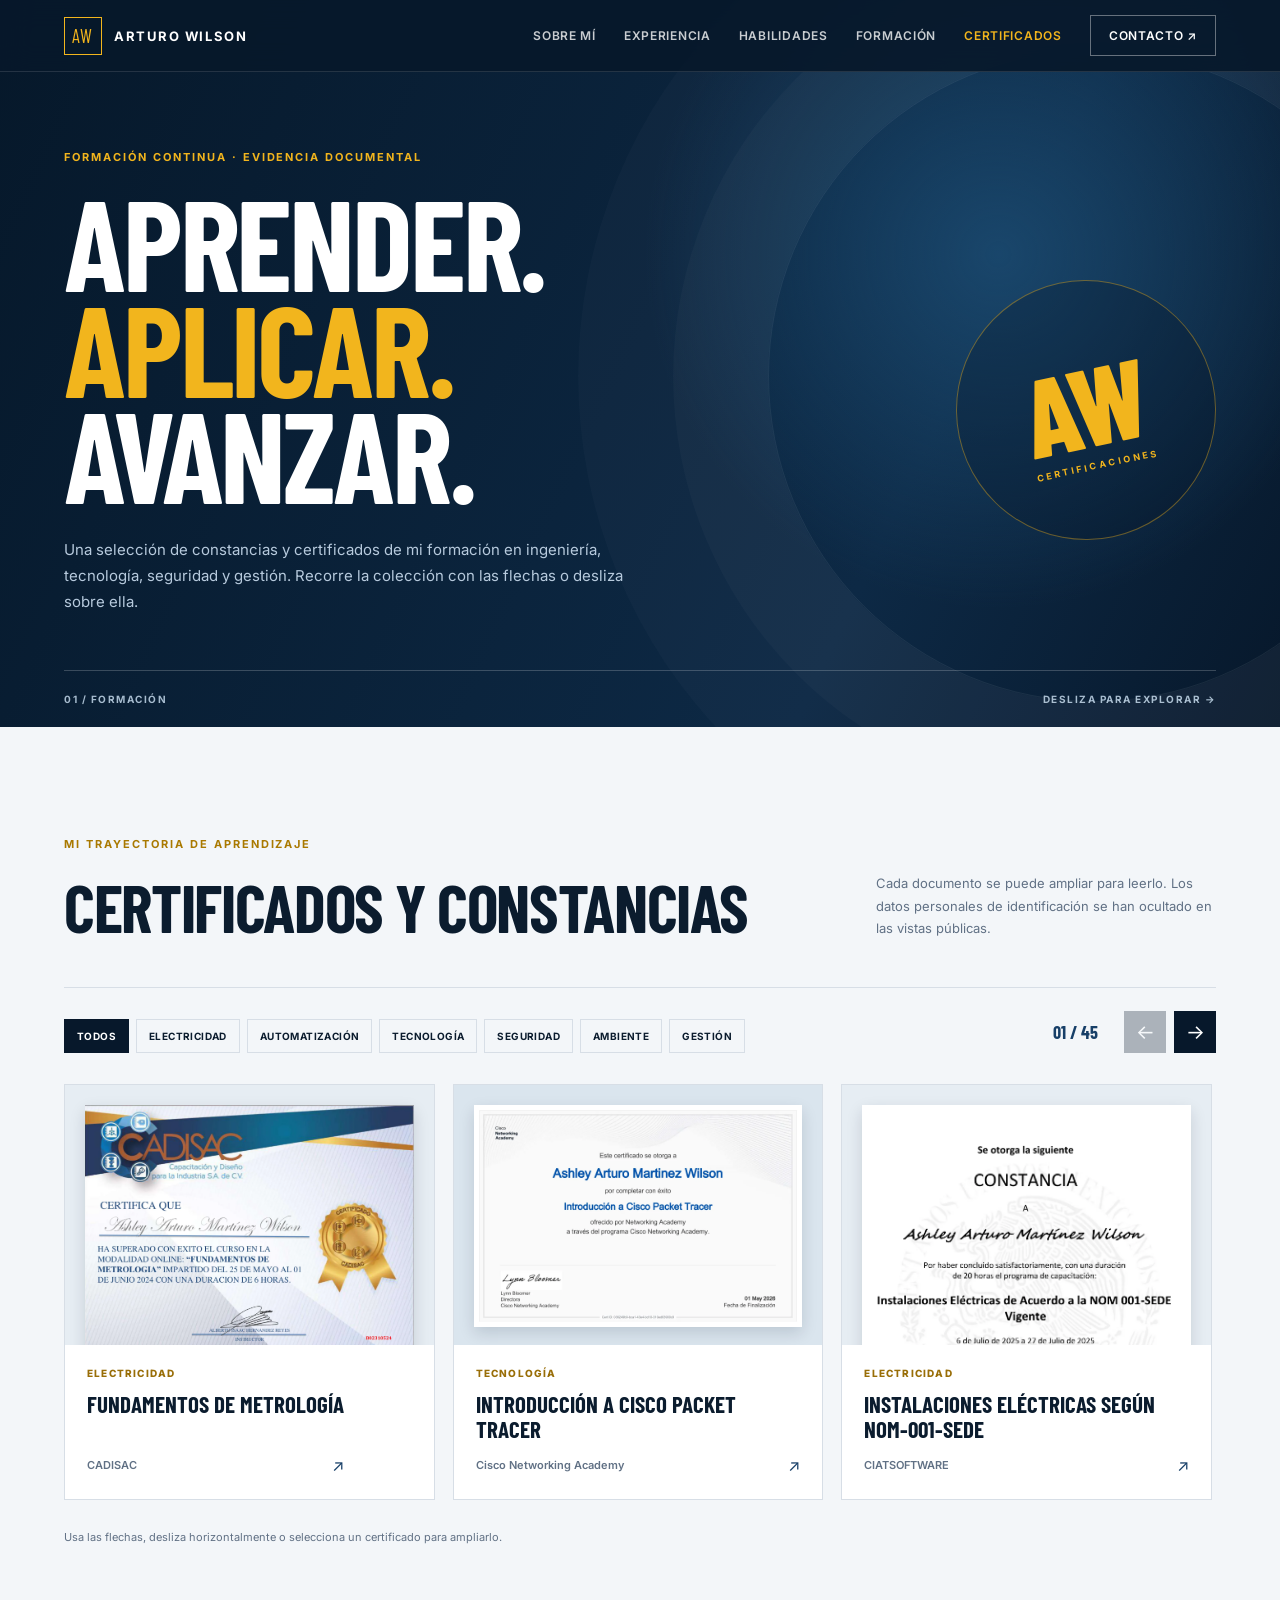
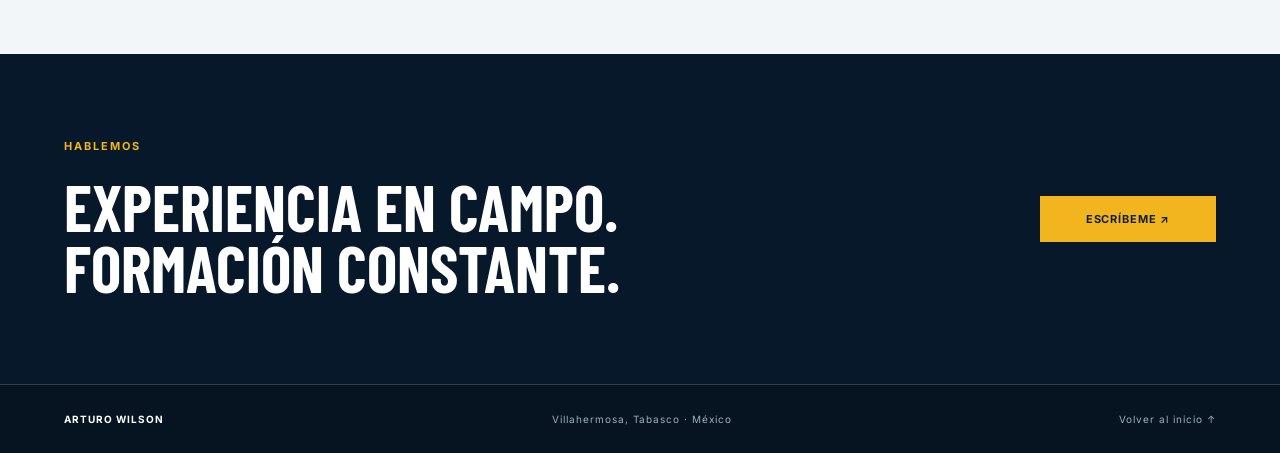
==== certificados.html @ f4e5bf33 "Pagina nueva: certificados" ====
<!DOCTYPE html>
<html lang="es">
<head>
  <meta charset="UTF-8">
  <meta name="viewport" content="width=device-width, initial-scale=1.0">
  <meta name="description" content="Certificados de Ashley Arturo Martínez Wilson en electricidad, automatización, tecnología, seguridad industrial y gestión.">
  <title>Certificados | Arturo Wilson</title>
  <link rel="stylesheet" href="styles.css">
  <link rel="stylesheet" href="certificados.css">
</head>
<body class="certificates-page">
  <header class="site-header">
    <a class="brand" href="index.html#inicio"><span>AW</span><strong>ARTURO WILSON</strong></a>
    <button class="menu-button" type="button" aria-expanded="false" aria-label="Abrir menú" aria-controls="site-nav"><i></i><i></i><i></i></button>
    <nav id="site-nav">
      <a href="index.html#sobre-mi">Sobre mí</a><a href="index.html#experiencia">Experiencia</a>
      <a href="index.html#habilidades">Habilidades</a><a href="index.html#formacion">Formación</a>
      <a href="certificados.html" aria-current="page">Certificados</a>
      <a class="nav-cta" href="index.html#contacto">Contacto ↗</a>
    </nav>
  </header>

  <main>
    <section class="cert-hero">
      <div class="cert-hero-inner">
        <div>
          <p class="eyebrow">FORMACIÓN CONTINUA · EVIDENCIA DOCUMENTAL</p>
          <h1>Aprender.<br><span>Aplicar.</span><br>Avanzar.</h1>
          <p>Una selección de constancias y certificados de mi formación en ingeniería, tecnología, seguridad y gestión. Recorre la colección con las flechas o desliza sobre ella.</p>
        </div>
        <div class="cert-hero-mark" aria-hidden="true"><span>AW</span><small>CERTIFICACIONES</small></div>
      </div>
      <div class="cert-hero-foot"><span>01 / FORMACIÓN</span><span>DESLIZA PARA EXPLORAR →</span></div>
    </section>

    <section class="cert-gallery section" aria-labelledby="gallery-title">
      <div class="cert-intro">
        <div><p class="eyebrow dark">MI TRAYECTORIA DE APRENDIZAJE</p><h2 id="gallery-title">Certificados y constancias</h2></div>
        <p>Cada documento se puede ampliar para leerlo. Los datos personales de identificación se han ocultado en las vistas públicas.</p>
      </div>

      <div class="cert-toolbar">
        <div class="cert-filters" role="group" aria-label="Filtrar certificados">
          <button type="button" class="active" data-filter="todos" aria-pressed="true">Todos</button>
          <button type="button" data-filter="electricidad" aria-pressed="false">Electricidad</button>
          <button type="button" data-filter="automatizacion" aria-pressed="false">Automatización</button>
          <button type="button" data-filter="tecnologia" aria-pressed="false">Tecnología</button>
          <button type="button" data-filter="seguridad" aria-pressed="false">Seguridad</button>
          <button type="button" data-filter="ambiente" aria-pressed="false">Ambiente</button>
          <button type="button" data-filter="gestion" aria-pressed="false">Gestión</button>
        </div>
        <div class="cert-controls">
          <span class="cert-count" aria-live="polite">01 / 45</span>
          <button class="cert-arrow" type="button" data-direction="prev" aria-label="Certificado anterior">←</button>
          <button class="cert-arrow" type="button" data-direction="next" aria-label="Certificado siguiente">→</button>
        </div>
      </div>

      <div class="cert-track" id="cert-track" tabindex="0" role="region" aria-roledescription="carrusel" aria-label="Certificados y constancias"></div>
      <p class="cert-hint">Usa las flechas, desliza horizontalmente o selecciona un certificado para ampliarlo.</p>
      <noscript><p>Activa JavaScript para explorar los certificados.</p></noscript>
    </section>

    <section class="cert-contact">
      <div><p class="eyebrow">HABLEMOS</p><h2>Experiencia en campo.<br>Formación constante.</h2></div>
      <a class="button primary" href="mailto:ing.meca.arthur@outlook.com">Escríbeme ↗</a>
    </section>
  </main>

  <footer class="cert-footer"><strong>ARTURO WILSON</strong><span>Villahermosa, Tabasco · México</span><a href="index.html">Volver al inicio ↑</a></footer>

  <dialog class="cert-dialog" aria-label="Vista ampliada del certificado">
    <div class="cert-dialog-head"><span class="cert-dialog-category"></span><button type="button" class="cert-dialog-close" aria-label="Cerrar certificado">Cerrar ×</button></div>
    <div class="cert-dialog-view"><button type="button" class="cert-dialog-arrow" data-modal-direction="prev" aria-label="Certificado anterior">←</button><img alt=""><button type="button" class="cert-dialog-arrow" data-modal-direction="next" aria-label="Certificado siguiente">→</button></div>
    <div class="cert-dialog-caption"><div><strong></strong><span></span></div><small></small></div>
  </dialog>
  <script src="certificados.js" defer></script>
</body>
</html>
---- styles.css ----
@import url('https://fonts.googleapis.com/css2?family=Barlow+Condensed:wght@600;700;800&family=Inter:wght@400;500;600;700&display=swap');
@import "tailwindcss";

:root{--navy:#07182b;--navy2:#0d2742;--blue:#173f68;--yellow:#f2b51d;--paper:#f3f6f9;--ink:#0b1c2e;--muted:#617185;--line:#d7dee6}
*{box-sizing:border-box}html{scroll-behavior:smooth}body{margin:0;background:var(--paper);color:var(--ink);font-family:Inter,Arial,sans-serif}a{color:inherit;text-decoration:none}button{font:inherit}.site-header{height:72px;position:fixed;z-index:20;top:0;left:0;right:0;display:flex;align-items:center;justify-content:space-between;padding:0 5vw;background:rgba(7,24,43,.92);color:white;border-bottom:1px solid rgba(255,255,255,.12);backdrop-filter:blur(14px)}.brand{display:flex;align-items:center;gap:12px;font-size:13px;letter-spacing:.12em}.brand span{width:38px;height:38px;display:grid;place-items:center;border:1px solid var(--yellow);color:var(--yellow);font-family:"Barlow Condensed";font-size:19px}.site-header nav{display:flex;align-items:center;gap:28px;font-size:12px;font-weight:600;letter-spacing:.06em;text-transform:uppercase}.site-header nav a{opacity:.78}.site-header nav a:hover{opacity:1;color:var(--yellow)}.site-header .nav-cta{padding:12px 18px;border:1px solid rgba(255,255,255,.38);opacity:1}.menu-button{display:none;background:none;border:0;width:42px;padding:8px}.menu-button i{display:block;height:2px;background:white;margin:6px 0}
.hero{height:min(850px,100vh);min-height:700px;position:relative;display:flex;align-items:center;background:url("assets/image1.jpeg") center/cover no-repeat;color:white; background-attachment: fixed;}.hero-overlay{position:absolute;inset:0;background:linear-gradient(90deg,rgba(5,19,34,.98) 0%,rgba(5,19,34,.89) 42%,rgba(5,19,34,.3) 100%)}.hero-content{position:relative;z-index:1;width:min(1200px,90vw);margin:auto;padding-top:40px}.eyebrow{margin:0 0 24px;color:var(--yellow);font-size:11px;font-weight:700;letter-spacing:.18em}.eyebrow.dark{color:#a97900}.hero h1,.section h2,.project-copy h2,.contact h2{font-family:"Barlow Condensed",Arial,sans-serif;text-transform:uppercase;line-height:.91;margin:0}.hero h1{max-width:950px;font-size:clamp(60px,8.3vw,124px);letter-spacing:-.02em}.hero h1 span{color:transparent;-webkit-text-stroke:1px rgba(255,255,255,.7)}.hero-copy{max-width:720px;margin:28px 0 36px;color:#d5e0eb;font-size:16px;line-height:1.7}.hero-actions{display:flex;gap:14px}.button{display:inline-flex;align-items:center;justify-content:center;gap:36px;min-width:176px;padding:16px 20px;text-transform:uppercase;font-size:11px;font-weight:700;letter-spacing:.08em}.button.primary{background:var(--yellow);color:#102032}.button.primary:hover{background:#ffc52b}.button.ghost{border:1px solid rgba(255,255,255,.55)}.button.ghost:hover{background:white;color:var(--navy)}.hero-contact{position:absolute;bottom:0;left:5vw;right:5vw;display:flex;gap:50px;padding:22px 0;border-top:1px solid rgba(255,255,255,.24);font-size:10px;letter-spacing:.13em}
.section{width:min(1200px,90vw);margin:auto;padding:110px 0}.section h2,.project-copy h2,.contact h2{font-size:clamp(44px,5.2vw,76px);letter-spacing:-.02em}.about{display:grid;grid-template-columns:1fr 1fr;gap:8vw}.about-copy>p{font-size:17px;line-height:1.8;color:#526274;margin:0 0 18px}.stats{display:grid;grid-template-columns:repeat(3,1fr);margin-top:48px;border-top:1px solid var(--line);border-bottom:1px solid var(--line)}.stats div{padding:24px 18px 24px 0;border-right:1px solid var(--line)}.stats div:last-child{border:0;padding-left:18px}.stats strong{display:block;font-family:"Barlow Condensed";font-size:38px;color:var(--blue)}.stats span{font-size:11px;color:var(--muted);line-height:1.4}
.project-feature{display:grid;grid-template-columns:1.25fr 1fr;min-height:620px;background:var(--navy);color:white}.project-image{background:url("assets/image3.jpg") center/cover no-repeat}.project-copy{padding:90px 7vw;display:flex;flex-direction:column;justify-content:center}.project-copy p:not(.eyebrow){color:#b8c7d6;line-height:1.8;margin:30px 0}.project-copy ul{list-style:none;padding:0;margin:0}.project-copy li{padding:15px 0;border-top:1px solid rgba(255,255,255,.16);font-size:13px}.project-copy li:before{content:"↗";color:var(--yellow);margin-right:14px}
.section-heading{display:flex;align-items:end;justify-content:space-between;gap:30px;margin-bottom:55px}.filters{display:flex;gap:8px;flex-wrap:wrap;justify-content:flex-end}.filters button{border:1px solid var(--line);background:transparent;padding:10px 13px;text-transform:uppercase;font-size:9px;font-weight:700;letter-spacing:.06em;cursor:pointer}.filters button.active,.filters button:hover{background:var(--navy);color:white;border-color:var(--navy)}.timeline{border-top:2px solid var(--navy)}.job{display:grid;grid-template-columns:180px 1fr 1.2fr;gap:36px;padding:36px 0;border-bottom:1px solid var(--line)}.job time{font-size:10px;font-weight:700;color:#8a6707;letter-spacing:.08em}.job h3{margin:0 0 8px;font-family:"Barlow Condensed";font-size:25px;text-transform:uppercase}.job h4{margin:0;color:#5d6b79;font-size:11px}.job p{margin:0 0 16px;color:#5c6a79;font-size:13px;line-height:1.7}.tags{display:flex;flex-wrap:wrap;gap:7px}.tags span{padding:6px 9px;background:#e4ebf2;color:#2f4c6a;font-size:9px;font-weight:700}
.skills{background:var(--navy);color:white}.skills-inner{padding-bottom:80px}.skill-grid{display:grid;grid-template-columns:repeat(3,1fr);border-top:1px solid rgba(255,255,255,.22)}.skill-grid article{padding:38px 40px 38px 0;border-right:1px solid rgba(255,255,255,.15)}.skill-grid article+article{padding-left:40px}.skill-grid article:last-child{border-right:0}.skill-number{color:var(--yellow);font-family:"Barlow Condensed";font-size:14px}.skill-grid h3{font-family:"Barlow Condensed";text-transform:uppercase;font-size:26px;min-height:62px}.skill-grid ul{padding:0;list-style:none;color:#b8c7d6;font-size:12px;line-height:2}.skill-grid li:before{content:"—";color:var(--yellow);margin-right:9px}.standards{display:flex;gap:10px;align-items:center;margin-top:44px;padding-top:26px;border-top:1px solid rgba(255,255,255,.15)}.standards span{margin-right:auto;color:#8397aa;font-size:10px;letter-spacing:.15em}.standards b{border:1px solid #38506a;padding:9px 12px;font-size:9px}
.learning-grid{display:grid;grid-template-columns:1.1fr .9fr;gap:8vw}.course{display:flex;gap:18px;padding:24px 0;border-top:1px solid var(--line)}.course:last-child{border-bottom:1px solid var(--line)}.course i{width:4px;background:var(--yellow)}.course h3{font-family:"Barlow Condensed";text-transform:uppercase;font-size:21px;margin:0 0 6px}.course p{margin:0;color:#738194;font-size:9px;font-weight:700}.learning-side{background:white;padding:38px}.learning-side h3{font-family:"Barlow Condensed";text-transform:uppercase;font-size:22px;margin:0 0 24px}.learning-side h3:nth-of-type(2){margin-top:44px}.language{margin-bottom:20px}.language span{display:flex;justify-content:space-between;font-size:12px}.language span b{color:#718095;font-size:10px}.language>i{height:5px;background:#dfe7ee;display:block;margin-top:10px}.language em{height:100%;display:block;background:var(--blue)}.tags.large span{padding:8px 11px}
.contact{position:relative;background:var(--navy);color:white;overflow:hidden}.contact-bg{ position:absolute;inset:0;background:linear-gradient(90deg,rgba(5,19,34,.97),rgba(5,19,34,.83)),url("assets/image1.jpeg") center/cover no-repeat; background-attachment: fixed;}.contact-inner{position:relative;width:min(1200px,90vw);margin:auto;padding:120px 0 140px}.contact-inner>p:not(.eyebrow){max-width:520px;color:#b8c7d6;line-height:1.8;margin:28px 0 34px}.contact-actions{display:flex;align-items:center;gap:28px}.phone{font-family:"Barlow Condensed";font-size:23px;border-bottom:1px solid var(--yellow)}footer{position:relative;width:min(1200px,90vw);margin:auto;padding:26px 0;border-top:1px solid rgba(255,255,255,.18);display:flex;justify-content:space-between;align-items:center;font-size:10px;letter-spacing:.1em;color:#9cafbf}footer strong{color:white}footer a:hover{color:var(--yellow)}
.reveal{opacity:0;transform:translateY(22px);transition:opacity .7s ease,transform .7s ease}.reveal.visible{opacity:1;transform:none}
@media(max-width:850px){.site-header{height:64px}.menu-button{display:block}.site-header nav{display:none;position:absolute;top:64px;left:0;right:0;background:var(--navy);padding:26px 5vw;flex-direction:column;align-items:flex-start}.site-header nav.open{display:flex}.hero{min-height:720px}.hero-contact{gap:14px;flex-wrap:wrap}.about,.project-feature,.learning-grid{grid-template-columns:1fr}.project-image{height:360px}.project-copy{padding:70px 7vw}.job{grid-template-columns:110px 1fr}.job>div:last-child{grid-column:2}.skill-grid{grid-template-columns:1fr}.skill-grid article,.skill-grid article+article{padding:28px 0;border-right:0;border-bottom:1px solid rgba(255,255,255,.15)}}
@media(max-width:560px){.hero h1{font-size:52px}.hero-copy{font-size:14px}.hero-actions{flex-direction:column;align-items:flex-start}.hero-contact span:last-child{display:none}.section{padding:78px 0}.about{gap:40px}.stats{grid-template-columns:1fr}.stats div,.stats div:last-child{padding:18px 0;border-right:0;border-bottom:1px solid var(--line)}.project-image{height:260px}.section-heading{align-items:flex-start;flex-direction:column}.filters{justify-content:flex-start}.job{grid-template-columns:1fr;gap:12px}.job>div:last-child{grid-column:auto}.skill-grid h3{min-height:0}.standards{align-items:flex-start;flex-wrap:wrap}.standards span{width:100%;margin-bottom:10px}.learning-side{padding:28px}.contact-actions{align-items:flex-start;flex-direction:column}footer{align-items:flex-start;gap:16px;flex-direction:column}}
.certificates-link{display:inline-flex;gap:20px;align-items:center;margin-top:38px;padding:16px 20px;background:var(--navy);color:#fff;font-size:11px;font-weight:700;text-transform:uppercase;letter-spacing:.08em}
.certificates-link:hover{background:var(--blue)}
.certificates-link span{color:var(--yellow);font-size:18px}
---- certificados.css ----
.certificates-page{overflow-x:hidden}
.certificates-page .site-header nav a[aria-current="page"]{color:var(--yellow);opacity:1}
.cert-hero{padding:150px 5vw 0;background:radial-gradient(circle at 78% 35%,#19466b 0%,transparent 32%),linear-gradient(115deg,#06182a,#0d2945 70%,#07182b);color:#fff;min-height:620px;display:flex;flex-direction:column;justify-content:space-between;position:relative;overflow:hidden}
.cert-hero:before{content:"";position:absolute;width:650px;height:650px;border:1px solid rgba(255,255,255,.07);border-radius:50%;right:-140px;top:50px;box-shadow:0 0 0 95px rgba(255,255,255,.025),0 0 0 190px rgba(255,255,255,.018);pointer-events:none}
.cert-hero-inner{width:min(1200px,100%);margin:0 auto;display:flex;justify-content:space-between;align-items:center;gap:30px;position:relative}
.cert-hero h1{font-family:"Barlow Condensed",Arial,sans-serif;text-transform:uppercase;font-size:clamp(74px,10vw,150px);line-height:.83;letter-spacing:-.025em;margin:0 0 30px}
.cert-hero h1 span{color:var(--yellow)}
.cert-hero-inner p:last-child{max-width:600px;font-size:15px;color:#b7cadd;line-height:1.75;margin:0 0 55px}
.cert-hero-mark{width:260px;height:260px;flex:none;border:1px solid rgba(242,181,29,.4);border-radius:50%;display:flex;flex-direction:column;justify-content:center;align-items:center;gap:2px;transform:rotate(-12deg);color:var(--yellow);background:rgba(5,19,34,.25)}
.cert-hero-mark span{font-family:"Barlow Condensed";font-size:110px;font-weight:800;line-height:1}
.cert-hero-mark small{font-size:9px;letter-spacing:.3em;font-weight:700}
.cert-hero-foot{width:min(1200px,100%);margin:0 auto;display:flex;justify-content:space-between;gap:20px;border-top:1px solid rgba(255,255,255,.2);padding:22px 0;font-size:10px;font-weight:700;letter-spacing:.15em;color:#a7bccf}
.cert-gallery{max-width:1200px}
.cert-intro{display:flex;justify-content:space-between;align-items:end;gap:40px;margin-bottom:48px}
.cert-intro h2,.cert-contact h2{font-family:"Barlow Condensed",Arial,sans-serif;font-size:clamp(42px,5.2vw,76px);line-height:.95;text-transform:uppercase;margin:0}
.cert-intro>p{max-width:340px;margin:0;color:#617185;font-size:13px;line-height:1.7}
.cert-toolbar{display:flex;justify-content:space-between;align-items:end;gap:25px;border-top:1px solid var(--line);padding-top:23px;margin-bottom:27px}
.cert-filters{display:flex;flex-wrap:wrap;gap:7px}
.cert-filters button{background:transparent;border:1px solid var(--line);padding:10px 12px;cursor:pointer;font-size:10px;font-weight:700;text-transform:uppercase;letter-spacing:.04em;color:var(--ink)}
.cert-filters button:hover,.cert-filters button.active{background:var(--navy);border-color:var(--navy);color:#fff}
.cert-filters button:focus-visible,.cert-arrow:focus-visible,.cert-card:focus-visible,.cert-dialog button:focus-visible,.cert-track:focus-visible{outline:3px solid var(--yellow);outline-offset:3px}
.cert-controls{display:flex;align-items:center;gap:8px;flex:none}
.cert-count{min-width:82px;text-align:center;font-family:"Barlow Condensed";font-size:18px;font-weight:700;color:var(--blue)}
.cert-arrow{width:42px;height:42px;border:1px solid var(--navy);background:var(--navy);color:white;cursor:pointer;font-size:20px}
.cert-arrow:hover:not(:disabled){background:var(--yellow);color:var(--navy);border-color:var(--yellow)}
.cert-arrow:disabled{opacity:.3;cursor:not-allowed}
.cert-track{--gap:18px;display:flex;gap:var(--gap);overflow-x:auto;overscroll-behavior-inline:contain;scroll-snap-type:x mandatory;scrollbar-width:none;padding:4px 2px 14px;-webkit-overflow-scrolling:touch}
.cert-track::-webkit-scrollbar{display:none}
.cert-card{flex:0 0 calc((100% - var(--gap)*2)/3);min-width:0;padding:0;border:1px solid var(--line);background:white;color:var(--ink);text-align:left;cursor:pointer;scroll-snap-align:start;display:flex;flex-direction:column;transition:border-color .2s,transform .2s,box-shadow .2s}
.cert-card[hidden]{display:none}
.cert-card:hover{border-color:var(--yellow);transform:translateY(-3px);box-shadow:0 10px 28px rgba(7,24,43,.09)}
.cert-card-image{height:260px;padding:20px;display:grid;place-items:center;background:#e6edf3;overflow:hidden}
.cert-card:nth-child(even) .cert-card-image{background:#dae5ee}
.cert-card-image img{width:100%;height:100%;object-fit:contain;box-shadow:0 6px 15px rgba(7,24,43,.14)}
.cert-card-copy{padding:22px 22px 24px;display:flex;flex-direction:column;flex:1}
.cert-card-copy small{color:#996e08;font-size:10px;letter-spacing:.12em;font-weight:800;text-transform:uppercase}
.cert-card-copy strong{font-family:"Barlow Condensed";font-size:23px;line-height:1.1;text-transform:uppercase;margin:13px 0;min-height:50px}
.cert-card-copy span{display:flex;justify-content:space-between;gap:10px;align-items:center;margin-top:auto;color:#617185;font-size:11px}
.cert-card-copy b{font-weight:600}
.cert-card-copy em{font-style:normal;color:var(--blue);font-size:16px}
.cert-hint{font-size:11px;color:#617185;margin:16px 0 0}
.cert-contact{background:var(--navy);color:white;display:flex;align-items:center;justify-content:space-between;gap:30px;padding:85px max(5vw,calc((100vw - 1200px)/2))}
.cert-contact h2{font-size:clamp(42px,5vw,68px)}
.cert-footer{width:100%;padding:28px max(5vw,calc((100vw - 1200px)/2));margin:0;background:#061422}
.cert-dialog{border:0;padding:0;width:min(1200px,96vw);max-width:none;max-height:96vh;background:#07182b;color:white;box-shadow:0 30px 90px rgba(0,0,0,.45)}
.cert-dialog::backdrop{background:rgba(0,8,20,.87)}
.cert-dialog-head,.cert-dialog-caption{display:flex;align-items:center;justify-content:space-between;gap:16px;padding:14px 20px}
.cert-dialog-head{border-bottom:1px solid #36506b;color:var(--yellow);font-size:10px;font-weight:800;letter-spacing:.13em;text-transform:uppercase}
.cert-dialog button{cursor:pointer;color:white;background:transparent;border:1px solid #57708b}
.cert-dialog-close{padding:8px 12px;font-size:12px}
.cert-dialog-view{display:grid;grid-template-columns:52px minmax(0,1fr) 52px;align-items:center;gap:10px;padding:12px 18px}
.cert-dialog-view img{display:block;max-width:100%;max-height:calc(96vh - 160px);margin:auto;object-fit:contain}
.cert-dialog-arrow{width:48px;height:48px;font-size:22px}
.cert-dialog button:hover{background:var(--yellow);color:var(--navy);border-color:var(--yellow)}
.cert-dialog-caption{border-top:1px solid #36506b;font-size:13px}
.cert-dialog-caption div{display:flex;flex-direction:column;gap:3px}.cert-dialog-caption span,.cert-dialog-caption small{font-size:11px;color:#a8bed3}
@media(max-width:950px){.cert-card{flex-basis:calc((100% - var(--gap))/2)}.cert-hero-mark{width:195px;height:195px}.cert-hero-mark span{font-size:80px}.cert-toolbar{align-items:flex-start;flex-direction:column}.cert-controls{align-self:flex-end}}
@media(max-width:600px){.cert-hero{min-height:570px;padding-top:135px}.cert-hero-mark{display:none}.cert-hero h1{font-size:clamp(66px,18vw,105px)}.cert-hero-inner p:last-child{font-size:14px}.cert-hero-foot{font-size:9px}.cert-intro{align-items:flex-start;flex-direction:column;gap:16px}.cert-card{flex-basis:86%}.cert-card-image{height:255px}.cert-gallery{padding:75px 0}.cert-contact{padding:68px 5vw;align-items:flex-start;flex-direction:column}.cert-dialog{width:100vw;max-height:100vh;height:100vh}.cert-dialog-view{grid-template-columns:38px minmax(0,1fr) 38px;gap:2px;padding:12px 5px;height:calc(100vh - 132px)}.cert-dialog-arrow{width:36px;height:44px}.cert-dialog-view img{max-height:100%;}.cert-dialog-caption{align-items:flex-start}.cert-dialog-caption small{flex:none}}
@media(prefers-reduced-motion:reduce){.cert-card{transition:none}}
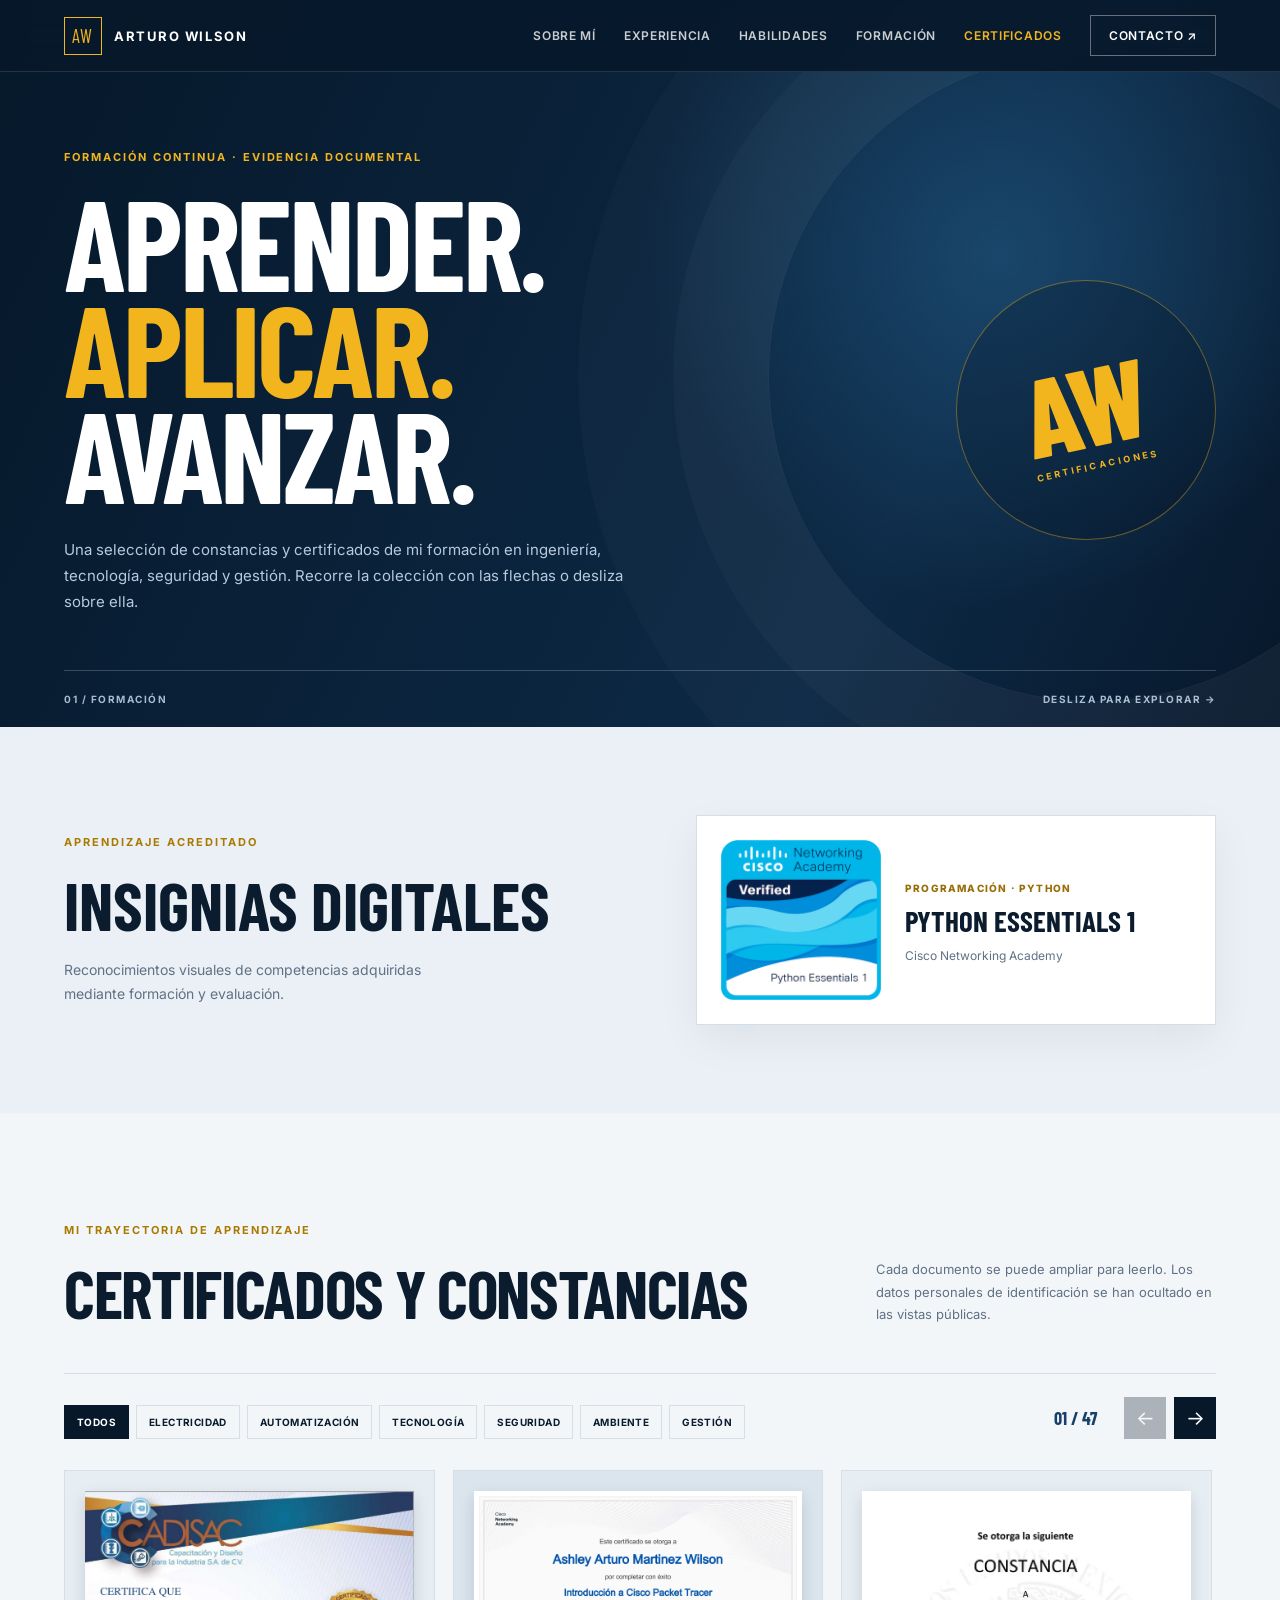
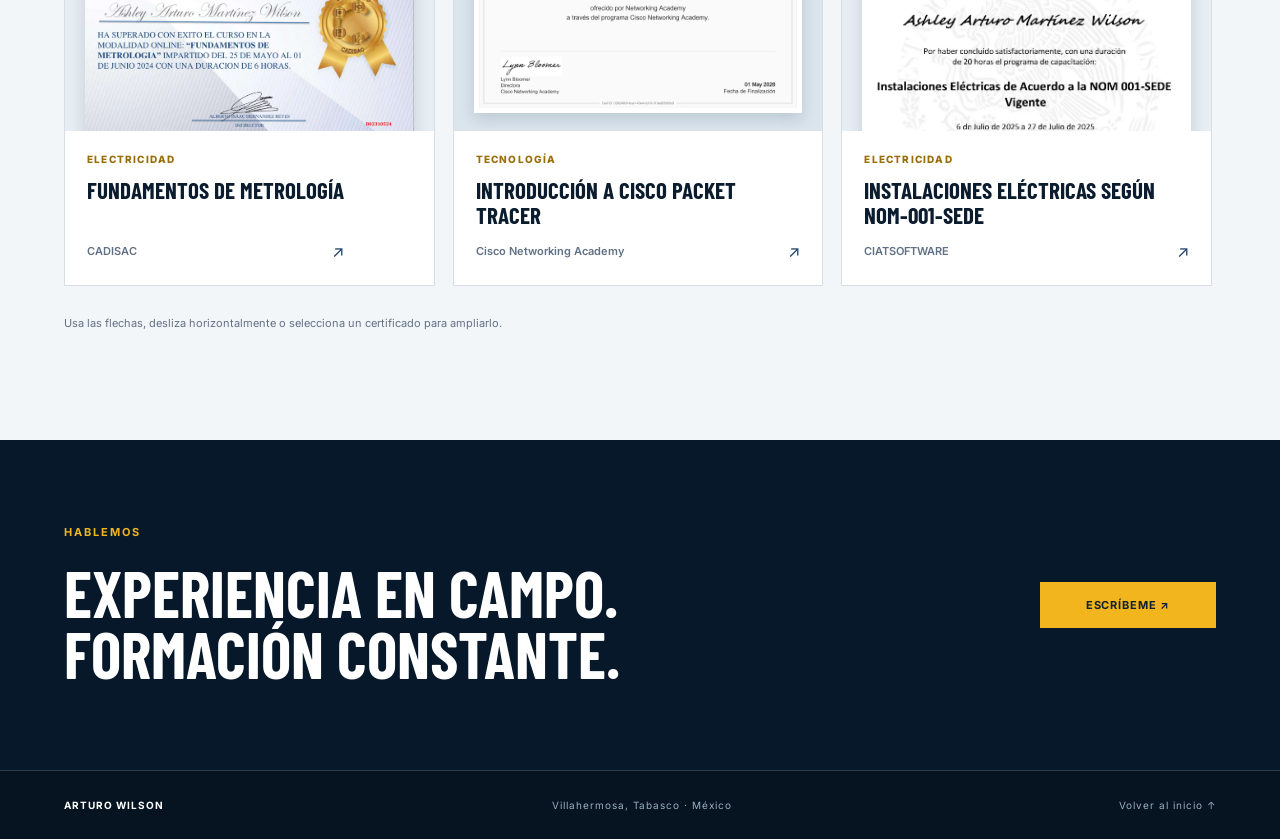
==== commit cfa0d64e: "Agregando un nuevo apartado a página de certificaciones" ====
--- a/certificados.html
+++ b/certificados.html
@@ -31,6 +31,26 @@
         <div class="cert-hero-mark" aria-hidden="true"><span>AW</span><small>CERTIFICACIONES</small></div>
       </div>
       <div class="cert-hero-foot"><span>01 / FORMACIÓN</span><span>DESLIZA PARA EXPLORAR →</span></div>
+    </section>
+
+    <section class="badge-section" id="insignias" aria-labelledby="badges-title">
+      <div class="badge-section-inner">
+        <div class="badge-intro">
+          <p class="eyebrow dark">APRENDIZAJE ACREDITADO</p>
+          <h2 id="badges-title">Insignias digitales</h2>
+          <p>Reconocimientos visuales de competencias adquiridas mediante formación y evaluación.</p>
+        </div>
+        <div class="badge-grid">
+          <article class="badge-card">
+            <img src="assets/badges/python-essentials-1.png" alt="Insignia verificada Python Essentials 1 de Cisco Networking Academy" width="330" height="330" loading="lazy">
+            <div class="badge-card-copy">
+              <small>PROGRAMACIÓN · PYTHON</small>
+              <h3>Python Essentials 1</h3>
+              <p>Cisco Networking Academy</p>
+            </div>
+          </article>
+        </div>
+      </div>
     </section>
 
     <section class="cert-gallery section" aria-labelledby="gallery-title">
--- a/styles.css
+++ b/styles.css
@@ -16,3 +16,6 @@
 .certificates-link{display:inline-flex;gap:20px;align-items:center;margin-top:38px;padding:16px 20px;background:var(--navy);color:#fff;font-size:11px;font-weight:700;text-transform:uppercase;letter-spacing:.08em}
 .certificates-link:hover{background:var(--blue)}
 .certificates-link span{color:var(--yellow);font-size:18px}
+.badges-link{display:inline-flex;align-items:center;gap:10px;margin:20px 0 0 20px;color:var(--blue);font-size:11px;font-weight:700;text-transform:uppercase;letter-spacing:.08em}
+.badges-link:hover{text-decoration:underline}
+@media(max-width:560px){.badges-link{display:flex;margin:22px 0 0}}
--- a/certificados.css
+++ b/certificados.css
@@ -10,6 +10,16 @@
 .cert-hero-mark span{font-family:"Barlow Condensed";font-size:110px;font-weight:800;line-height:1}
 .cert-hero-mark small{font-size:9px;letter-spacing:.3em;font-weight:700}
 .cert-hero-foot{width:min(1200px,100%);margin:0 auto;display:flex;justify-content:space-between;gap:20px;border-top:1px solid rgba(255,255,255,.2);padding:22px 0;font-size:10px;font-weight:700;letter-spacing:.15em;color:#a7bccf}
+.badge-section{background:#eaf0f5;padding:88px 5vw}
+.badge-section-inner{width:min(1200px,100%);margin:auto;display:grid;grid-template-columns:minmax(0,1fr) minmax(320px,520px);align-items:center;gap:56px}
+.badge-intro h2{font-family:"Barlow Condensed",Arial,sans-serif;font-size:clamp(42px,5.2vw,76px);line-height:.95;text-transform:uppercase;margin:0 0 22px}
+.badge-intro>p:last-child{max-width:410px;color:#617185;font-size:14px;line-height:1.7;margin:0}
+.badge-grid{display:grid;grid-template-columns:repeat(auto-fit,minmax(min(100%,230px),1fr));gap:18px}
+.badge-card{display:flex;align-items:center;gap:24px;padding:24px;background:#fff;border:1px solid var(--line);box-shadow:0 15px 40px rgba(7,24,43,.06)}
+.badge-card img{display:block;width:160px;height:160px;object-fit:contain;flex:none}
+.badge-card-copy small{color:#996e08;font-size:10px;font-weight:800;letter-spacing:.12em}
+.badge-card-copy h3{font-family:"Barlow Condensed",Arial,sans-serif;font-size:29px;line-height:1.05;text-transform:uppercase;margin:10px 0}
+.badge-card-copy p{color:#617185;font-size:12px;line-height:1.5;margin:0}
 .cert-gallery{max-width:1200px}
 .cert-intro{display:flex;justify-content:space-between;align-items:end;gap:40px;margin-bottom:48px}
 .cert-intro h2,.cert-contact h2{font-family:"Barlow Condensed",Arial,sans-serif;font-size:clamp(42px,5.2vw,76px);line-height:.95;text-transform:uppercase;margin:0}
@@ -55,5 +65,7 @@
 .cert-dialog-caption{border-top:1px solid #36506b;font-size:13px}
 .cert-dialog-caption div{display:flex;flex-direction:column;gap:3px}.cert-dialog-caption span,.cert-dialog-caption small{font-size:11px;color:#a8bed3}
 @media(max-width:950px){.cert-card{flex-basis:calc((100% - var(--gap))/2)}.cert-hero-mark{width:195px;height:195px}.cert-hero-mark span{font-size:80px}.cert-toolbar{align-items:flex-start;flex-direction:column}.cert-controls{align-self:flex-end}}
+@media(max-width:850px){.badge-section-inner{grid-template-columns:1fr;gap:30px}.badge-card{max-width:520px}}
 @media(max-width:600px){.cert-hero{min-height:570px;padding-top:135px}.cert-hero-mark{display:none}.cert-hero h1{font-size:clamp(66px,18vw,105px)}.cert-hero-inner p:last-child{font-size:14px}.cert-hero-foot{font-size:9px}.cert-intro{align-items:flex-start;flex-direction:column;gap:16px}.cert-card{flex-basis:86%}.cert-card-image{height:255px}.cert-gallery{padding:75px 0}.cert-contact{padding:68px 5vw;align-items:flex-start;flex-direction:column}.cert-dialog{width:100vw;max-height:100vh;height:100vh}.cert-dialog-view{grid-template-columns:38px minmax(0,1fr) 38px;gap:2px;padding:12px 5px;height:calc(100vh - 132px)}.cert-dialog-arrow{width:36px;height:44px}.cert-dialog-view img{max-height:100%;}.cert-dialog-caption{align-items:flex-start}.cert-dialog-caption small{flex:none}}
+@media(max-width:480px){.badge-section{padding:70px 5vw}.badge-card{padding:20px;gap:18px}.badge-card img{width:112px;height:112px}.badge-card-copy h3{font-size:24px}}
 @media(prefers-reduced-motion:reduce){.cert-card{transition:none}}
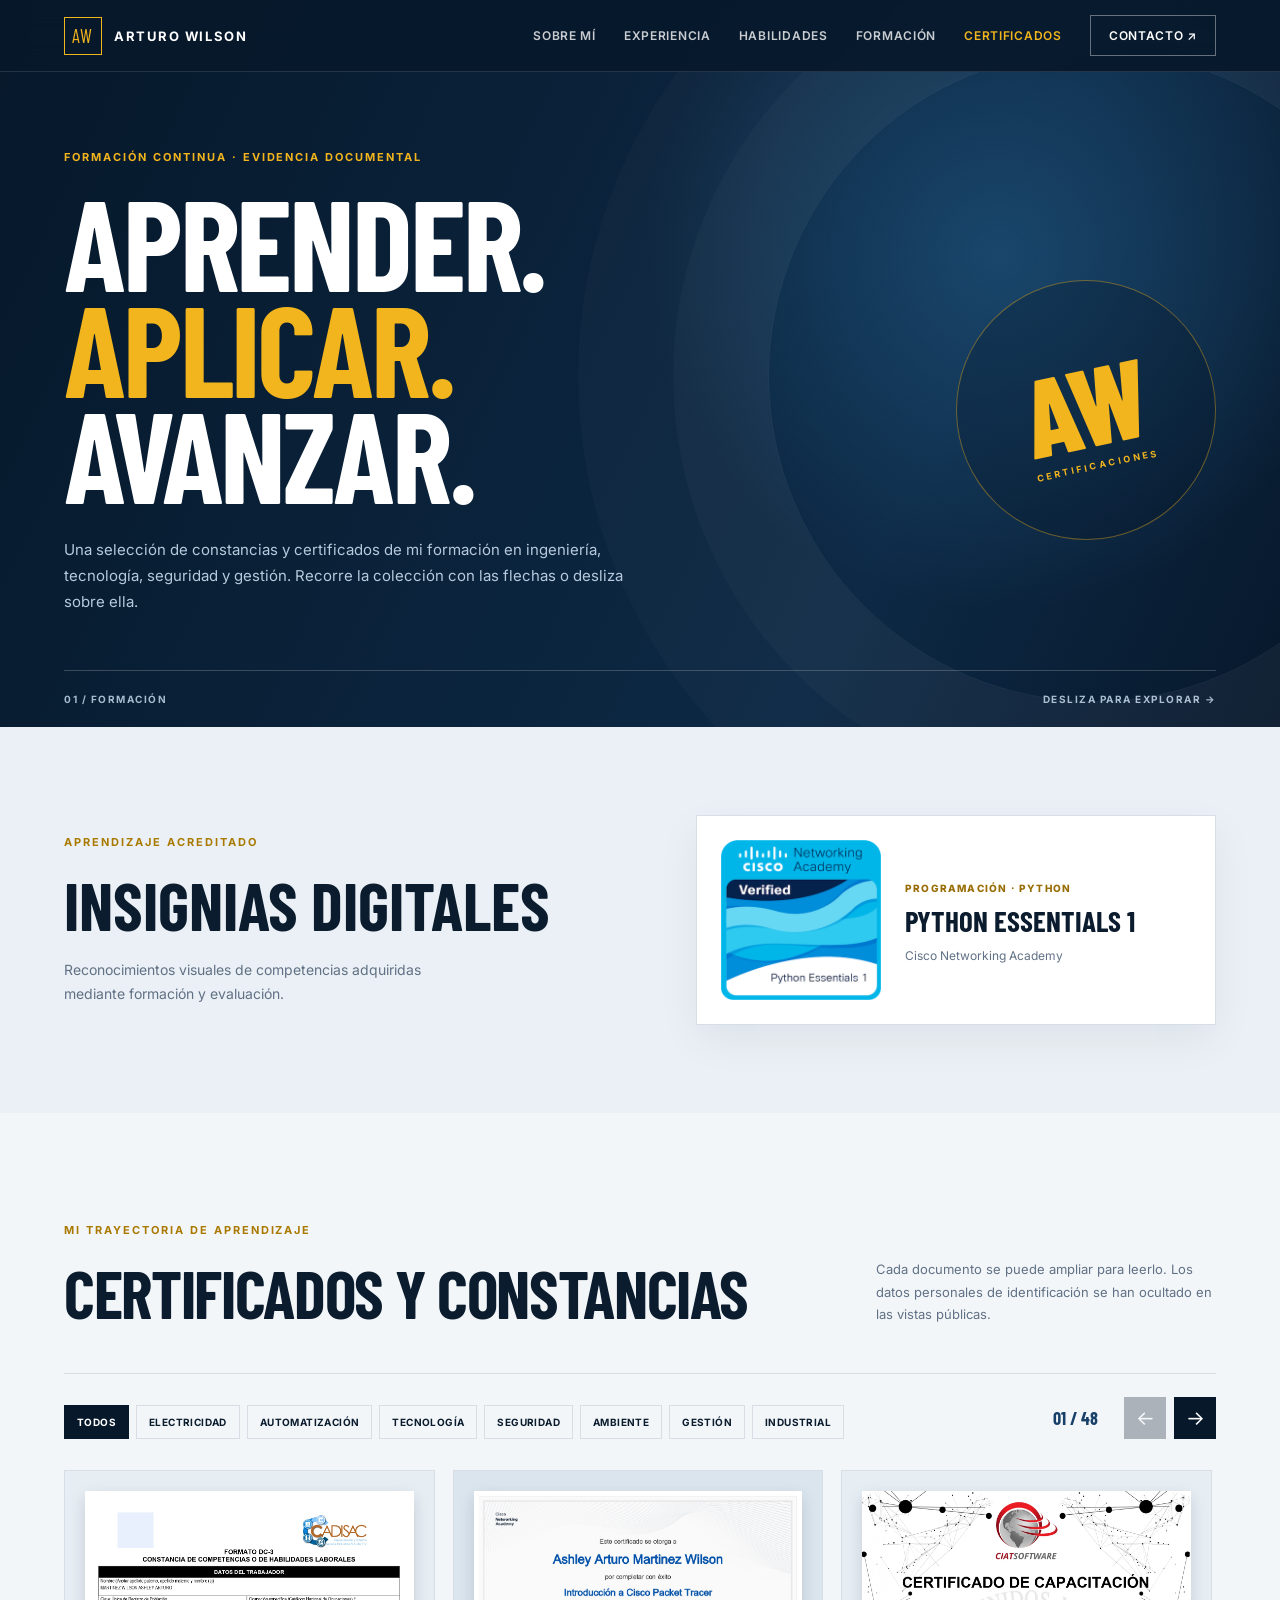
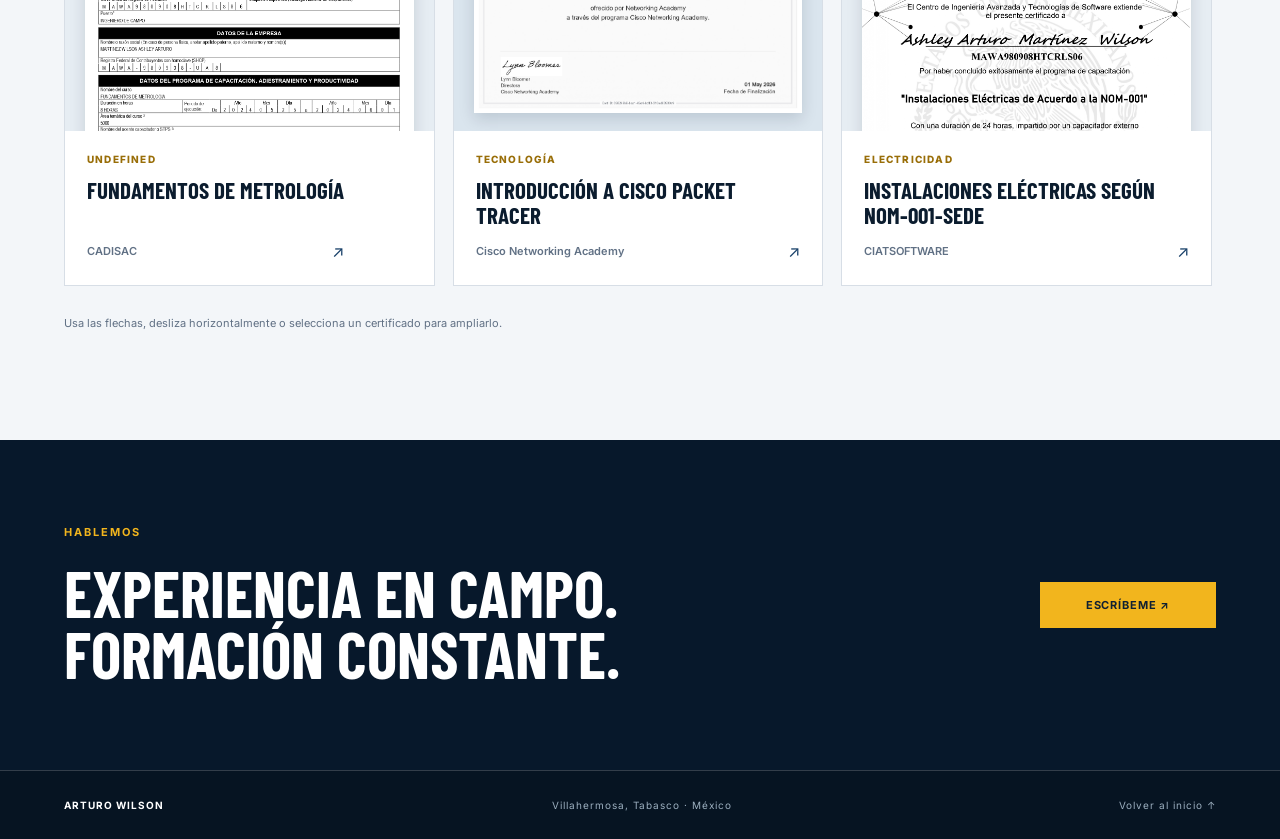
==== commit 43e0c219: "Subiendo faltante de versión" ====
--- a/certificados.html
+++ b/certificados.html
@@ -68,6 +68,7 @@
           <button type="button" data-filter="seguridad" aria-pressed="false">Seguridad</button>
           <button type="button" data-filter="ambiente" aria-pressed="false">Ambiente</button>
           <button type="button" data-filter="gestion" aria-pressed="false">Gestión</button>
+          <button type="button" data-filter="industrial" aria-pressed="false">Industrial</button>
         </div>
         <div class="cert-controls">
           <span class="cert-count" aria-live="polite">01 / 45</span>
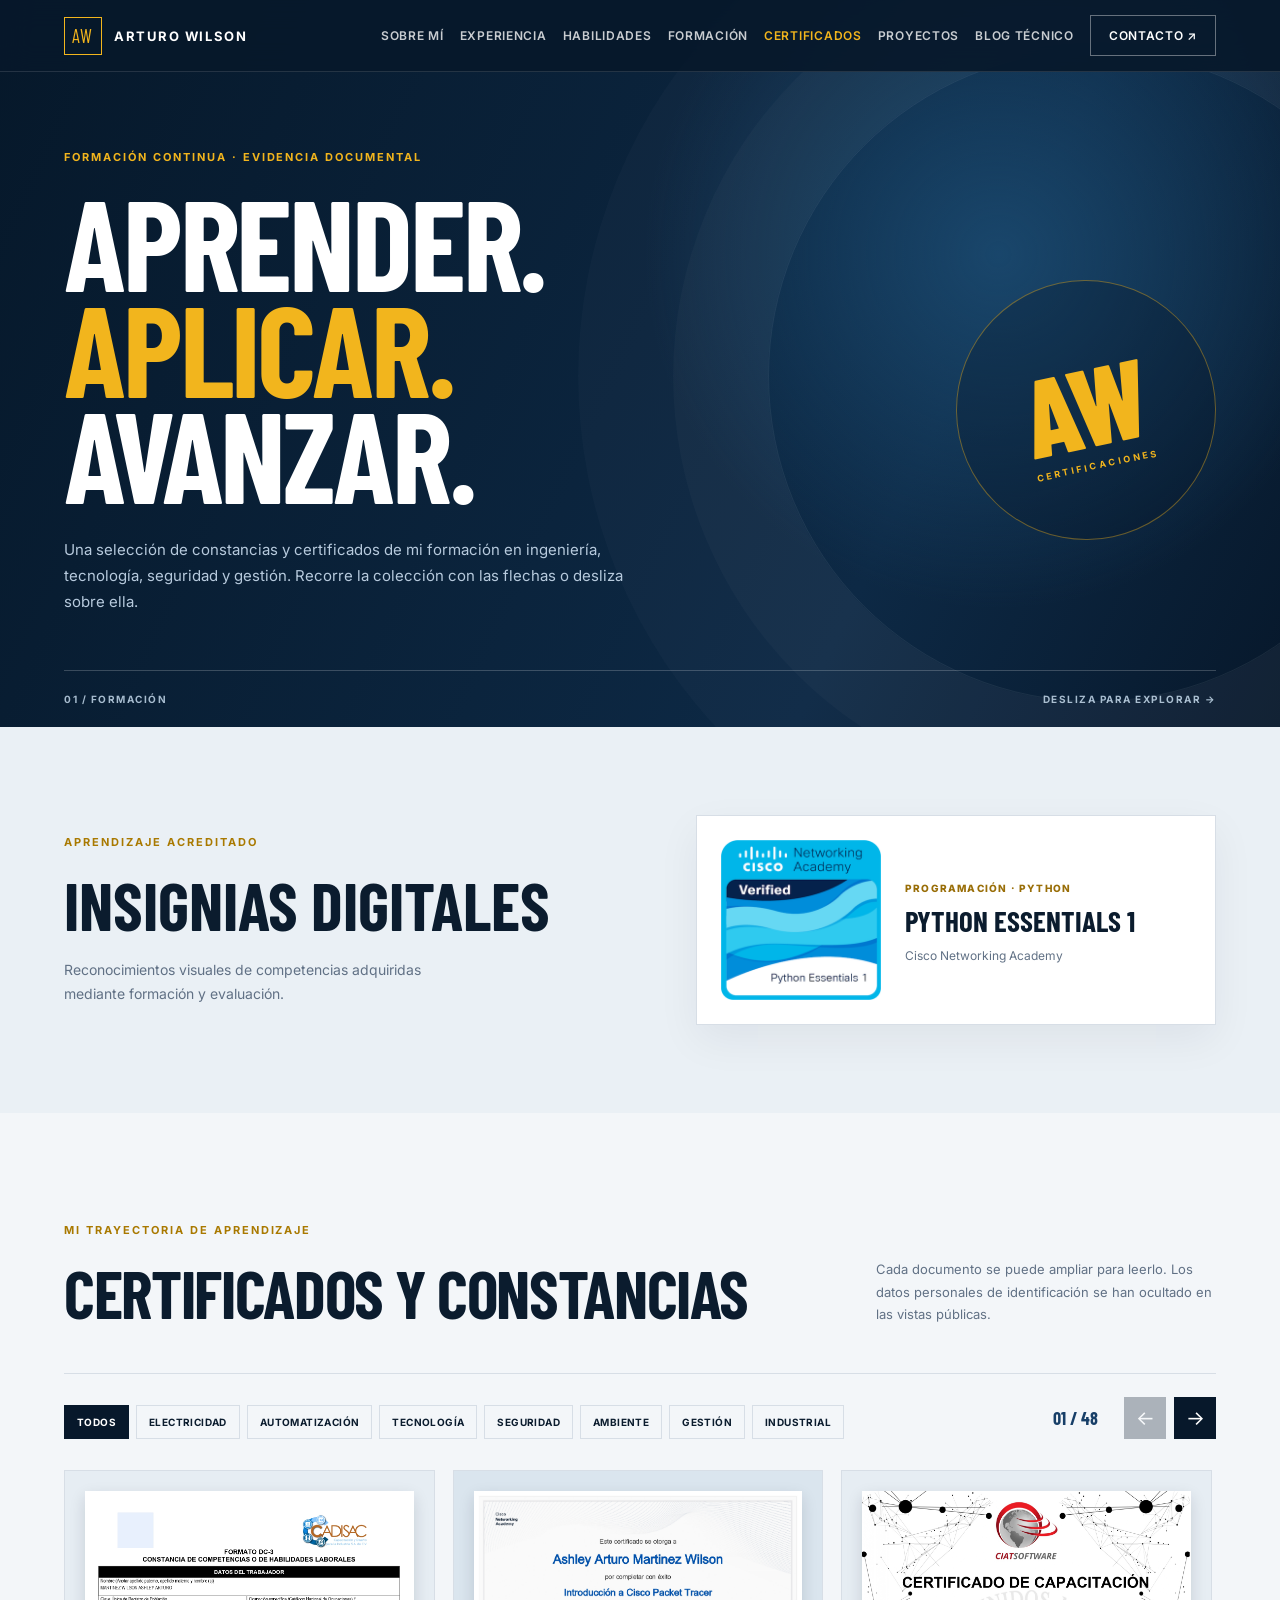
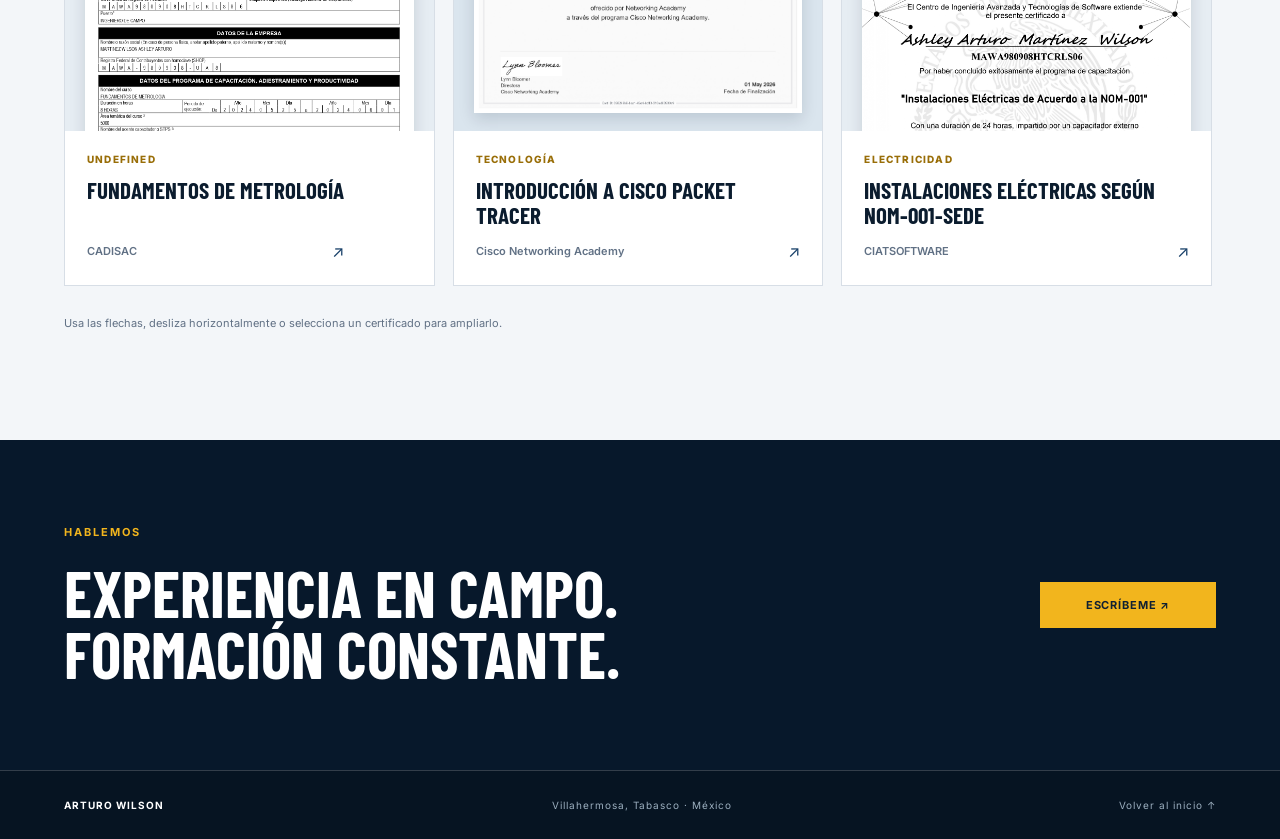
==== commit 1ebdd029: "Subiendo nueva versión del portafolio web" ====
--- a/certificados.html
+++ b/certificados.html
@@ -5,8 +5,8 @@
   <meta name="viewport" content="width=device-width, initial-scale=1.0">
   <meta name="description" content="Certificados de Ashley Arturo Martínez Wilson en electricidad, automatización, tecnología, seguridad industrial y gestión.">
   <title>Certificados | Arturo Wilson</title>
-  <link rel="stylesheet" href="styles.css">
-  <link rel="stylesheet" href="certificados.css">
+  <link rel="stylesheet" href="css/styles.css">
+  <link rel="stylesheet" href="css/certificados.css">
 </head>
 <body class="certificates-page">
   <header class="site-header">
@@ -16,7 +16,7 @@
       <a href="index.html#sobre-mi">Sobre mí</a><a href="index.html#experiencia">Experiencia</a>
       <a href="index.html#habilidades">Habilidades</a><a href="index.html#formacion">Formación</a>
       <a href="certificados.html" aria-current="page">Certificados</a>
-      <a class="nav-cta" href="index.html#contacto">Contacto ↗</a>
+      <a href="proyectos.html">Proyectos</a><a href="blog.html">Blog técnico</a><a class="nav-cta" href="index.html#contacto">Contacto ↗</a>
     </nav>
   </header>
 
@@ -95,6 +95,6 @@
     <div class="cert-dialog-view"><button type="button" class="cert-dialog-arrow" data-modal-direction="prev" aria-label="Certificado anterior">←</button><img alt=""><button type="button" class="cert-dialog-arrow" data-modal-direction="next" aria-label="Certificado siguiente">→</button></div>
     <div class="cert-dialog-caption"><div><strong></strong><span></span></div><small></small></div>
   </dialog>
-  <script src="certificados.js" defer></script>
+  <script src="js/certificados-datos.js"></script><script src="js/certificados.js" defer></script>
 </body>
 </html>
--- a/css/styles.css
+++ b/css/styles.css
@@ -0,0 +1,29 @@
+@import url('https://fonts.googleapis.com/css2?family=Barlow+Condensed:wght@600;700;800&family=Inter:wght@400;500;600;700&display=swap');
+
+
+:root{--navy:#07182b;--navy2:#0d2742;--blue:#173f68;--yellow:#f2b51d;--paper:#f3f6f9;--ink:#0b1c2e;--muted:#617185;--line:#d7dee6}
+*{box-sizing:border-box}html{scroll-behavior:smooth}body{margin:0;background:var(--paper);color:var(--ink);font-family:Inter,Arial,sans-serif}a{color:inherit;text-decoration:none}button{font:inherit}.site-header{height:72px;position:fixed;z-index:20;top:0;left:0;right:0;display:flex;align-items:center;justify-content:space-between;padding:0 5vw;background:rgba(7,24,43,.92);color:white;border-bottom:1px solid rgba(255,255,255,.12);backdrop-filter:blur(14px)}.brand{display:flex;align-items:center;gap:12px;font-size:13px;letter-spacing:.12em}.brand span{width:38px;height:38px;display:grid;place-items:center;border:1px solid var(--yellow);color:var(--yellow);font-family:"Barlow Condensed";font-size:19px}.site-header nav{display:flex;align-items:center;gap:28px;font-size:12px;font-weight:600;letter-spacing:.06em;text-transform:uppercase}.site-header nav a{opacity:.78}.site-header nav a:hover{opacity:1;color:var(--yellow)}.site-header .nav-cta{padding:12px 18px;border:1px solid rgba(255,255,255,.38);opacity:1}.menu-button{display:none;background:none;border:0;width:42px;padding:8px}.menu-button i{display:block;height:2px;background:white;margin:6px 0}
+.hero{height:min(850px,100vh);min-height:700px;position:relative;display:flex;align-items:center;background:url("../assets/image1.jpeg") center/cover no-repeat;color:white; background-attachment: fixed;}.hero-overlay{position:absolute;inset:0;background:linear-gradient(90deg,rgba(5,19,34,.98) 0%,rgba(5,19,34,.89) 42%,rgba(5,19,34,.3) 100%)}.hero-content{position:relative;z-index:1;width:min(1200px,90vw);margin:auto;padding-top:40px}.eyebrow{margin:0 0 24px;color:var(--yellow);font-size:11px;font-weight:700;letter-spacing:.18em}.eyebrow.dark{color:#a97900}.hero h1,.section h2,.project-copy h2,.contact h2{font-family:"Barlow Condensed",Arial,sans-serif;text-transform:uppercase;line-height:.91;margin:0}.hero h1{max-width:950px;font-size:clamp(60px,8.3vw,124px);letter-spacing:-.02em}.hero h1 span{color:transparent;-webkit-text-stroke:1px rgba(255,255,255,.7)}.hero-copy{max-width:720px;margin:28px 0 36px;color:#d5e0eb;font-size:16px;line-height:1.7}.hero-actions{display:flex;gap:14px}.button{display:inline-flex;align-items:center;justify-content:center;gap:36px;min-width:176px;padding:16px 20px;text-transform:uppercase;font-size:11px;font-weight:700;letter-spacing:.08em}.button.primary{background:var(--yellow);color:#102032}.button.primary:hover{background:#ffc52b}.button.ghost{border:1px solid rgba(255,255,255,.55)}.button.ghost:hover{background:white;color:var(--navy)}.hero-contact{position:absolute;bottom:0;left:5vw;right:5vw;display:flex;gap:50px;padding:22px 0;border-top:1px solid rgba(255,255,255,.24);font-size:10px;letter-spacing:.13em}
+.section{width:min(1200px,90vw);margin:auto;padding:110px 0}.section h2,.project-copy h2,.contact h2{font-size:clamp(44px,5.2vw,76px);letter-spacing:-.02em}.about{display:grid;grid-template-columns:1fr 1fr;gap:8vw}.about-copy>p{font-size:17px;line-height:1.8;color:#526274;margin:0 0 18px}.stats{display:grid;grid-template-columns:repeat(3,1fr);margin-top:48px;border-top:1px solid var(--line);border-bottom:1px solid var(--line)}.stats div{padding:24px 18px 24px 0;border-right:1px solid var(--line)}.stats div:last-child{border:0;padding-left:18px}.stats strong{display:block;font-family:"Barlow Condensed";text-align: center;font-size:38px;color:var(--blue)}.stats span{font-size:11px;color:var(--muted);line-height:1.4} .stats span{display:block; text-align: center; margin-top: 2px;}
+.project-feature{display:grid;grid-template-columns:1.25fr 1fr;min-height:620px;background:var(--navy);color:white}.project-image{background:url("../assets/image3.jpg") center/cover no-repeat}.project-copy{padding:90px 7vw;display:flex;flex-direction:column;justify-content:center}.project-copy p:not(.eyebrow){color:#b8c7d6;line-height:1.8;margin:30px 0}.project-copy ul{list-style:none;padding:0;margin:0}.project-copy li{padding:15px 0;border-top:1px solid rgba(255,255,255,.16);font-size:13px}.project-copy li:before{content:"↗";color:var(--yellow);margin-right:14px}
+.section-heading{display:flex;align-items:end;justify-content:space-between;gap:30px;margin-bottom:55px}.filters{display:flex;gap:8px;flex-wrap:wrap;justify-content:flex-end}.filters button{border:1px solid var(--line);background:transparent;padding:10px 13px;text-transform:uppercase;font-size:9px;font-weight:700;letter-spacing:.06em;cursor:pointer}.filters button.active,.filters button:hover{background:var(--navy);color:white;border-color:var(--navy)}.timeline{border-top:2px solid var(--navy)}.job{display:grid;grid-template-columns:180px 1fr 1.2fr;gap:36px;padding:36px 0;border-bottom:1px solid var(--line)}.job time{font-size:10px;font-weight:700;color:#8a6707;letter-spacing:.08em}.job h3{margin:0 0 8px;font-family:"Barlow Condensed";font-size:25px;text-transform:uppercase}.job h4{margin:0;color:#5d6b79;font-size:11px}.job p{margin:0 0 16px;color:#5c6a79;font-size:13px;line-height:1.7}.tags{display:flex;flex-wrap:wrap;gap:7px}.tags span{padding:6px 9px;background:#e4ebf2;color:#2f4c6a;font-size:9px;font-weight:700}
+.skills{background:var(--navy);color:white}.skills-inner{padding-bottom:80px}.skill-grid{display:grid;grid-template-columns:repeat(3,1fr);border-top:1px solid rgba(255,255,255,.22)}.skill-grid article{padding:38px 40px 38px 0;border-right:1px solid rgba(255,255,255,.15)}.skill-grid article+article{padding-left:40px}.skill-grid article:last-child{border-right:0}.skill-number{color:var(--yellow);font-family:"Barlow Condensed";font-size:14px}.skill-grid h3{font-family:"Barlow Condensed";text-transform:uppercase;font-size:26px;min-height:62px}.skill-grid ul{padding:0;list-style:none;color:#b8c7d6;font-size:12px;line-height:2}.skill-grid li:before{content:"—";color:var(--yellow);margin-right:9px}.standards{display:flex;gap:10px;align-items:center;margin-top:44px;padding-top:26px;border-top:1px solid rgba(255,255,255,.15)}.standards span{margin-right:auto;color:#8397aa;font-size:10px;letter-spacing:.15em}.standards b{border:1px solid #38506a;padding:9px 12px;font-size:9px}
+.learning-grid{display:grid;grid-template-columns:1.1fr .9fr;gap:8vw}.course{display:flex;gap:18px;padding:24px 0;border-top:1px solid var(--line)}.course:last-child{border-bottom:1px solid var(--line)}.course i{width:4px;background:var(--yellow)}.course h3{font-family:"Barlow Condensed";text-transform:uppercase;font-size:21px;margin:0 0 6px}.course p{margin:0;color:#738194;font-size:9px;font-weight:700}.learning-side{background:white;padding:38px}.learning-side h3{font-family:"Barlow Condensed";text-transform:uppercase;font-size:22px;margin:0 0 24px}.learning-side h3:nth-of-type(2){margin-top:44px}.language{margin-bottom:20px}.language span{display:flex;justify-content:space-between;font-size:12px}.language span b{color:#718095;font-size:10px}.language>i{height:5px;background:#dfe7ee;display:block;margin-top:10px}.language em{height:100%;display:block;background:var(--blue)}.tags.large span{padding:8px 11px}
+.contact{position:relative;background:var(--navy);color:white;overflow:hidden}.contact-bg{ position:absolute;inset:0;background:linear-gradient(90deg,rgba(5,19,34,.97),rgba(5,19,34,.83)),url("../assets/image1.jpeg") center/cover no-repeat; background-attachment: fixed;}.contact-inner{position:relative;width:min(1200px,90vw);margin:auto;padding:120px 0 140px}.contact-inner>p:not(.eyebrow){max-width:520px;color:#b8c7d6;line-height:1.8;margin:28px 0 34px}.contact-actions{display:flex;align-items:center;gap:28px}.phone{font-family:"Barlow Condensed";font-size:23px;border-bottom:1px solid var(--yellow)}footer{position:relative;width:min(1200px,90vw);margin:auto;padding:26px 0;border-top:1px solid rgba(255,255,255,.18);display:flex;justify-content:space-between;align-items:center;font-size:10px;letter-spacing:.1em;color:#9cafbf}footer strong{color:white}footer a:hover{color:var(--yellow)}
+.reveal{opacity:0;transform:translateY(22px);transition:opacity .7s ease,transform .7s ease}.reveal.visible{opacity:1;transform:none}
+@media(max-width:850px){.site-header{height:64px}.menu-button{display:block}.site-header nav{display:none;position:absolute;top:64px;left:0;right:0;background:var(--navy);padding:26px 5vw;flex-direction:column;align-items:flex-start}.site-header nav.open{display:flex}.hero{min-height:720px}.hero-contact{gap:14px;flex-wrap:wrap}.about,.project-feature,.learning-grid{grid-template-columns:1fr}.project-image{height:360px}.project-copy{padding:70px 7vw}.job{grid-template-columns:110px 1fr}.job>div:last-child{grid-column:2}.skill-grid{grid-template-columns:1fr}.skill-grid article,.skill-grid article+article{padding:28px 0;border-right:0;border-bottom:1px solid rgba(255,255,255,.15)}}
+@media(max-width:560px){.hero h1{font-size:52px}.hero-copy{font-size:14px}.hero-actions{flex-direction:column;align-items:flex-start}.hero-contact span:last-child{display:none}.section{padding:78px 0}.about{gap:40px}.stats{grid-template-columns:1fr}.stats div,.stats div:last-child{padding:18px 0;border-right:0;border-bottom:1px solid var(--line)}.project-image{height:260px}.section-heading{align-items:flex-start;flex-direction:column}.filters{justify-content:flex-start}.job{grid-template-columns:1fr;gap:12px}.job>div:last-child{grid-column:auto}.skill-grid h3{min-height:0}.standards{align-items:flex-start;flex-wrap:wrap}.standards span{width:100%;margin-bottom:10px}.learning-side{padding:28px}.contact-actions{align-items:flex-start;flex-direction:column}footer{align-items:flex-start;gap:16px;flex-direction:column}}
+.certificates-link{display:inline-flex;gap:20px;align-items:center;margin-top:38px;padding:16px 20px;background:var(--navy);color:#fff;font-size:11px;font-weight:700;text-transform:uppercase;letter-spacing:.08em}
+.certificates-link:hover{background:var(--blue)}
+.certificates-link span{color:var(--yellow);font-size:18px}
+.badges-link{display:inline-flex;align-items:center;gap:10px;margin:20px 0 0 20px;color:var(--blue);font-size:11px;font-weight:700;text-transform:uppercase;letter-spacing:.08em}
+.badges-link:hover{text-decoration:underline}
+@media(max-width:560px){.badges-link{display:flex;margin:22px 0 0}}
+
+/* Ocultación explícita: prevalece sobre grid y flex. */
+[hidden]{display:none!important}section[id]{scroll-margin-top:90px}button{cursor:pointer}button:focus-visible,a:focus-visible,summary:focus-visible,input:focus-visible{outline:3px solid #ce9000;outline-offset:4px}
+.reveal{opacity:1;transform:none}.site-header nav{gap:16px}.skill-tabs,.course-controls{display:flex;gap:8px;flex-wrap:wrap;margin-bottom:24px}.skill-tabs button,.course-controls button{padding:12px 16px;border:1px solid #617185;background:transparent;color:inherit;border-radius:3px}.skill-tabs button[aria-selected=true]{background:var(--yellow);color:var(--navy);border-color:var(--yellow)}.skill-panel{border-top:1px solid #38506a;padding:24px 0}.skill-panel ul{columns:2;line-height:1.9;color:#c6d3df;padding-left:20px}.skill-panel li{break-inside:avoid;margin-bottom:8px}details{margin-top:16px}summary{cursor:pointer;font-weight:600;font-size:13px;color:#966800}details ul{padding-left:18px;line-height:1.8;font-size:13px}.language b{margin-left:12px}.language .pending{background:repeating-linear-gradient(90deg,#dfe7ee 0,#dfe7ee 22%,white 22%,white 25%)}.small-note{font-size:12px;line-height:1.6;color:var(--muted)}.course-controls{align-items:center;margin-top:18px}.course-controls button{color:var(--ink)}.course-controls button:disabled{opacity:.4;cursor:default}.course-search{width:100%;padding:13px;border:1px solid var(--line);font:inherit;margin-bottom:16px}.education{margin-top:28px;padding-top:24px;border-top:1px solid var(--line)}.education p{font-size:14px;line-height:1.7}.job time{line-height:1.6}
+@media(max-width:1100px){.brand strong{display:none}}@media(max-width:560px){.skill-panel ul{columns:1}}
+@media(prefers-reduced-motion:reduce){html{scroll-behavior:auto}*{transition:none!important;animation:none!important}}
+
+.contact-actions{flex-wrap:wrap;gap:16px}.contact-pending{opacity:.55;cursor:default}
--- a/css/certificados.css
+++ b/css/certificados.css
@@ -0,0 +1,71 @@
+.certificates-page{overflow-x:hidden}
+.certificates-page .site-header nav a[aria-current="page"]{color:var(--yellow);opacity:1}
+.cert-hero{padding:150px 5vw 0;background:radial-gradient(circle at 78% 35%,#19466b 0%,transparent 32%),linear-gradient(115deg,#06182a,#0d2945 70%,#07182b);color:#fff;min-height:620px;display:flex;flex-direction:column;justify-content:space-between;position:relative;overflow:hidden}
+.cert-hero:before{content:"";position:absolute;width:650px;height:650px;border:1px solid rgba(255,255,255,.07);border-radius:50%;right:-140px;top:50px;box-shadow:0 0 0 95px rgba(255,255,255,.025),0 0 0 190px rgba(255,255,255,.018);pointer-events:none}
+.cert-hero-inner{width:min(1200px,100%);margin:0 auto;display:flex;justify-content:space-between;align-items:center;gap:30px;position:relative}
+.cert-hero h1{font-family:"Barlow Condensed",Arial,sans-serif;text-transform:uppercase;font-size:clamp(74px,10vw,150px);line-height:.83;letter-spacing:-.025em;margin:0 0 30px}
+.cert-hero h1 span{color:var(--yellow)}
+.cert-hero-inner p:last-child{max-width:600px;font-size:15px;color:#b7cadd;line-height:1.75;margin:0 0 55px}
+.cert-hero-mark{width:260px;height:260px;flex:none;border:1px solid rgba(242,181,29,.4);border-radius:50%;display:flex;flex-direction:column;justify-content:center;align-items:center;gap:2px;transform:rotate(-12deg);color:var(--yellow);background:rgba(5,19,34,.25)}
+.cert-hero-mark span{font-family:"Barlow Condensed";font-size:110px;font-weight:800;line-height:1}
+.cert-hero-mark small{font-size:9px;letter-spacing:.3em;font-weight:700}
+.cert-hero-foot{width:min(1200px,100%);margin:0 auto;display:flex;justify-content:space-between;gap:20px;border-top:1px solid rgba(255,255,255,.2);padding:22px 0;font-size:10px;font-weight:700;letter-spacing:.15em;color:#a7bccf}
+.badge-section{background:#eaf0f5;padding:88px 5vw}
+.badge-section-inner{width:min(1200px,100%);margin:auto;display:grid;grid-template-columns:minmax(0,1fr) minmax(320px,520px);align-items:center;gap:56px}
+.badge-intro h2{font-family:"Barlow Condensed",Arial,sans-serif;font-size:clamp(42px,5.2vw,76px);line-height:.95;text-transform:uppercase;margin:0 0 22px}
+.badge-intro>p:last-child{max-width:410px;color:#617185;font-size:14px;line-height:1.7;margin:0}
+.badge-grid{display:grid;grid-template-columns:repeat(auto-fit,minmax(min(100%,230px),1fr));gap:18px}
+.badge-card{display:flex;align-items:center;gap:24px;padding:24px;background:#fff;border:1px solid var(--line);box-shadow:0 15px 40px rgba(7,24,43,.06)}
+.badge-card img{display:block;width:160px;height:160px;object-fit:contain;flex:none}
+.badge-card-copy small{color:#996e08;font-size:10px;font-weight:800;letter-spacing:.12em}
+.badge-card-copy h3{font-family:"Barlow Condensed",Arial,sans-serif;font-size:29px;line-height:1.05;text-transform:uppercase;margin:10px 0}
+.badge-card-copy p{color:#617185;font-size:12px;line-height:1.5;margin:0}
+.cert-gallery{max-width:1200px}
+.cert-intro{display:flex;justify-content:space-between;align-items:end;gap:40px;margin-bottom:48px}
+.cert-intro h2,.cert-contact h2{font-family:"Barlow Condensed",Arial,sans-serif;font-size:clamp(42px,5.2vw,76px);line-height:.95;text-transform:uppercase;margin:0}
+.cert-intro>p{max-width:340px;margin:0;color:#617185;font-size:13px;line-height:1.7}
+.cert-toolbar{display:flex;justify-content:space-between;align-items:end;gap:25px;border-top:1px solid var(--line);padding-top:23px;margin-bottom:27px}
+.cert-filters{display:flex;flex-wrap:wrap;gap:7px}
+.cert-filters button{background:transparent;border:1px solid var(--line);padding:10px 12px;cursor:pointer;font-size:10px;font-weight:700;text-transform:uppercase;letter-spacing:.04em;color:var(--ink)}
+.cert-filters button:hover,.cert-filters button.active{background:var(--navy);border-color:var(--navy);color:#fff}
+.cert-filters button:focus-visible,.cert-arrow:focus-visible,.cert-card:focus-visible,.cert-dialog button:focus-visible,.cert-track:focus-visible{outline:3px solid var(--yellow);outline-offset:3px}
+.cert-controls{display:flex;align-items:center;gap:8px;flex:none}
+.cert-count{min-width:82px;text-align:center;font-family:"Barlow Condensed";font-size:18px;font-weight:700;color:var(--blue)}
+.cert-arrow{width:42px;height:42px;border:1px solid var(--navy);background:var(--navy);color:white;cursor:pointer;font-size:20px}
+.cert-arrow:hover:not(:disabled){background:var(--yellow);color:var(--navy);border-color:var(--yellow)}
+.cert-arrow:disabled{opacity:.3;cursor:not-allowed}
+.cert-track{--gap:18px;display:flex;gap:var(--gap);overflow-x:auto;overscroll-behavior-inline:contain;scroll-snap-type:x mandatory;scrollbar-width:none;padding:4px 2px 14px;-webkit-overflow-scrolling:touch}
+.cert-track::-webkit-scrollbar{display:none}
+.cert-card{flex:0 0 calc((100% - var(--gap)*2)/3);min-width:0;padding:0;border:1px solid var(--line);background:white;color:var(--ink);text-align:left;cursor:pointer;scroll-snap-align:start;display:flex;flex-direction:column;transition:border-color .2s,transform .2s,box-shadow .2s}
+.cert-card[hidden]{display:none}
+.cert-card:hover{border-color:var(--yellow);transform:translateY(-3px);box-shadow:0 10px 28px rgba(7,24,43,.09)}
+.cert-card-image{height:260px;padding:20px;display:grid;place-items:center;background:#e6edf3;overflow:hidden}
+.cert-card:nth-child(even) .cert-card-image{background:#dae5ee}
+.cert-card-image img{width:100%;height:100%;object-fit:contain;box-shadow:0 6px 15px rgba(7,24,43,.14)}
+.cert-card-copy{padding:22px 22px 24px;display:flex;flex-direction:column;flex:1}
+.cert-card-copy small{color:#996e08;font-size:10px;letter-spacing:.12em;font-weight:800;text-transform:uppercase}
+.cert-card-copy strong{font-family:"Barlow Condensed";font-size:23px;line-height:1.1;text-transform:uppercase;margin:13px 0;min-height:50px}
+.cert-card-copy span{display:flex;justify-content:space-between;gap:10px;align-items:center;margin-top:auto;color:#617185;font-size:11px}
+.cert-card-copy b{font-weight:600}
+.cert-card-copy em{font-style:normal;color:var(--blue);font-size:16px}
+.cert-hint{font-size:11px;color:#617185;margin:16px 0 0}
+.cert-contact{background:var(--navy);color:white;display:flex;align-items:center;justify-content:space-between;gap:30px;padding:85px max(5vw,calc((100vw - 1200px)/2))}
+.cert-contact h2{font-size:clamp(42px,5vw,68px)}
+.cert-footer{width:100%;padding:28px max(5vw,calc((100vw - 1200px)/2));margin:0;background:#061422}
+.cert-dialog{border:0;padding:0;width:min(1200px,96vw);max-width:none;max-height:96vh;background:#07182b;color:white;box-shadow:0 30px 90px rgba(0,0,0,.45)}
+.cert-dialog::backdrop{background:rgba(0,8,20,.87)}
+.cert-dialog-head,.cert-dialog-caption{display:flex;align-items:center;justify-content:space-between;gap:16px;padding:14px 20px}
+.cert-dialog-head{border-bottom:1px solid #36506b;color:var(--yellow);font-size:10px;font-weight:800;letter-spacing:.13em;text-transform:uppercase}
+.cert-dialog button{cursor:pointer;color:white;background:transparent;border:1px solid #57708b}
+.cert-dialog-close{padding:8px 12px;font-size:12px}
+.cert-dialog-view{display:grid;grid-template-columns:52px minmax(0,1fr) 52px;align-items:center;gap:10px;padding:12px 18px}
+.cert-dialog-view img{display:block;max-width:100%;max-height:calc(96vh - 160px);margin:auto;object-fit:contain}
+.cert-dialog-arrow{width:48px;height:48px;font-size:22px}
+.cert-dialog button:hover{background:var(--yellow);color:var(--navy);border-color:var(--yellow)}
+.cert-dialog-caption{border-top:1px solid #36506b;font-size:13px}
+.cert-dialog-caption div{display:flex;flex-direction:column;gap:3px}.cert-dialog-caption span,.cert-dialog-caption small{font-size:11px;color:#a8bed3}
+@media(max-width:950px){.cert-card{flex-basis:calc((100% - var(--gap))/2)}.cert-hero-mark{width:195px;height:195px}.cert-hero-mark span{font-size:80px}.cert-toolbar{align-items:flex-start;flex-direction:column}.cert-controls{align-self:flex-end}}
+@media(max-width:850px){.badge-section-inner{grid-template-columns:1fr;gap:30px}.badge-card{max-width:520px}}
+@media(max-width:600px){.cert-hero{min-height:570px;padding-top:135px}.cert-hero-mark{display:none}.cert-hero h1{font-size:clamp(66px,18vw,105px)}.cert-hero-inner p:last-child{font-size:14px}.cert-hero-foot{font-size:9px}.cert-intro{align-items:flex-start;flex-direction:column;gap:16px}.cert-card{flex-basis:86%}.cert-card-image{height:255px}.cert-gallery{padding:75px 0}.cert-contact{padding:68px 5vw;align-items:flex-start;flex-direction:column}.cert-dialog{width:100vw;max-height:100vh;height:100vh}.cert-dialog-view{grid-template-columns:38px minmax(0,1fr) 38px;gap:2px;padding:12px 5px;height:calc(100vh - 132px)}.cert-dialog-arrow{width:36px;height:44px}.cert-dialog-view img{max-height:100%;}.cert-dialog-caption{align-items:flex-start}.cert-dialog-caption small{flex:none}}
+@media(max-width:480px){.badge-section{padding:70px 5vw}.badge-card{padding:20px;gap:18px}.badge-card img{width:112px;height:112px}.badge-card-copy h3{font-size:24px}}
+@media(prefers-reduced-motion:reduce){.cert-card{transition:none}}
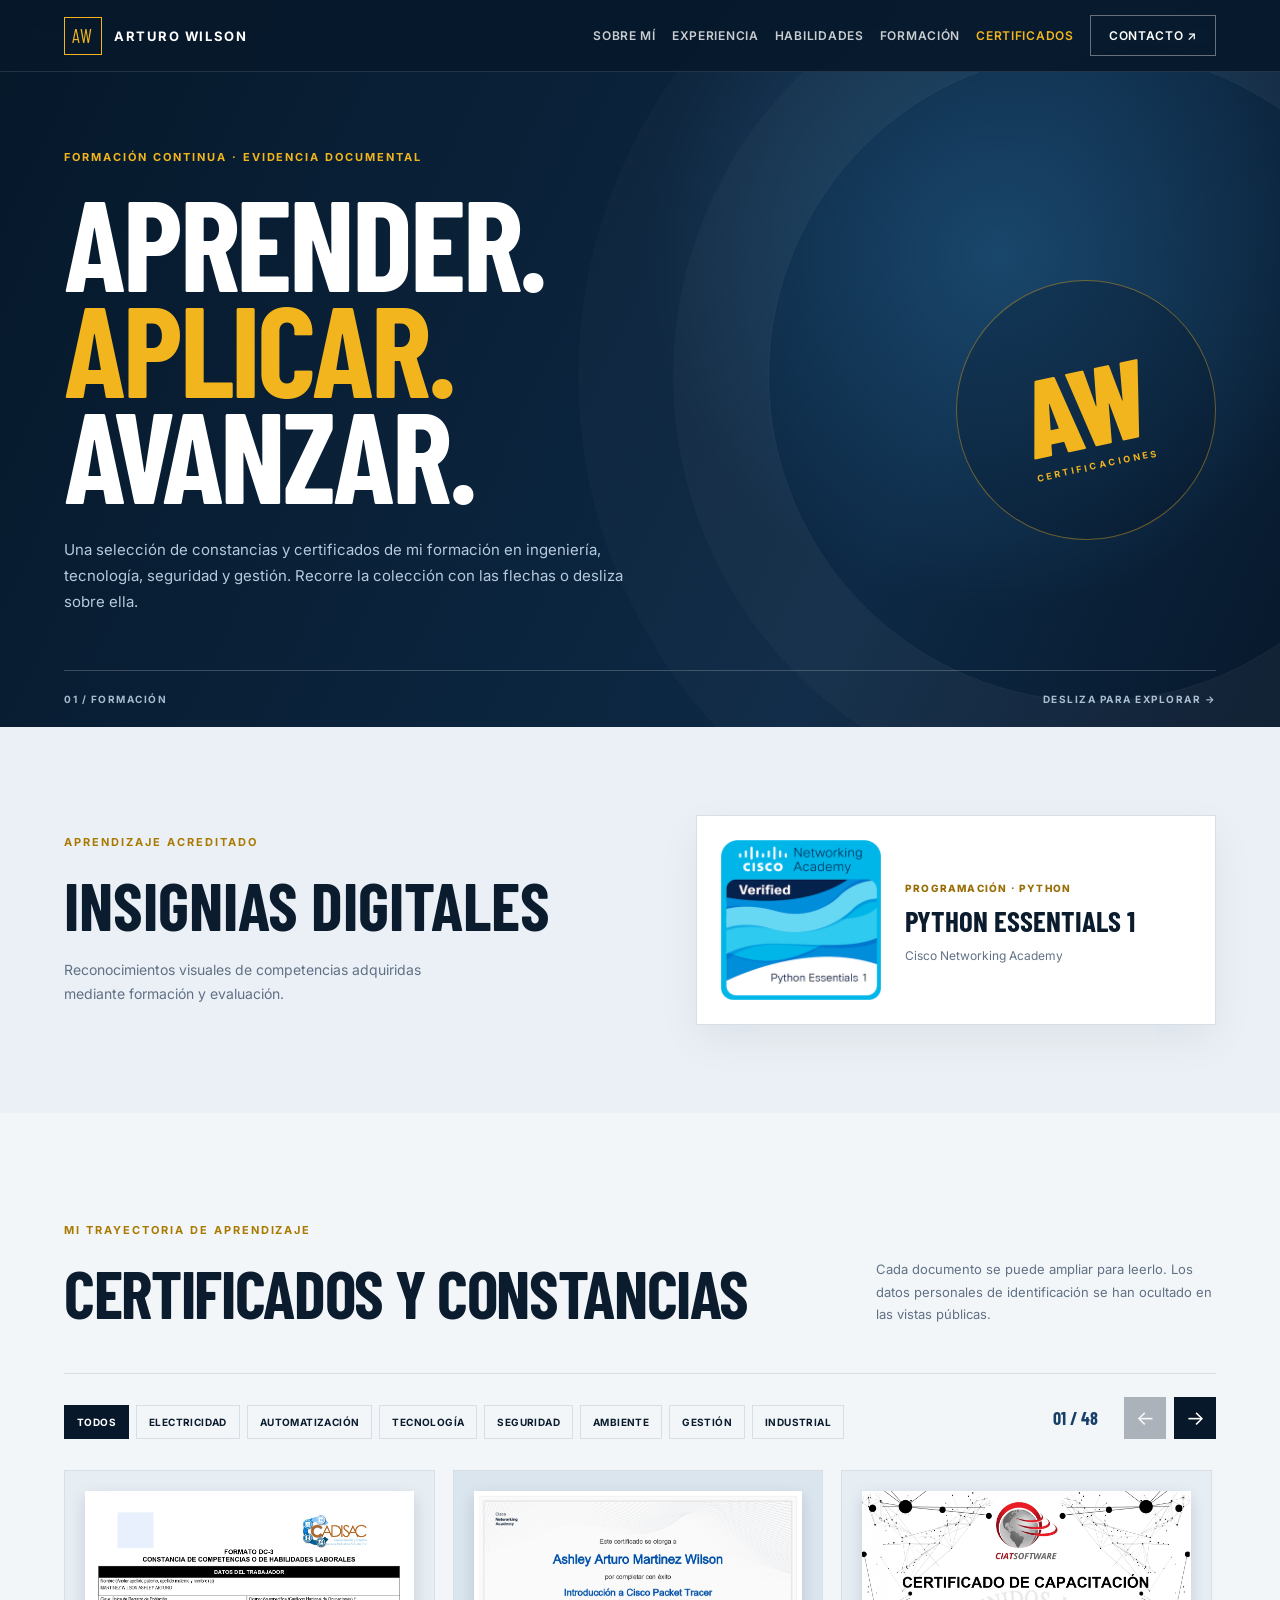
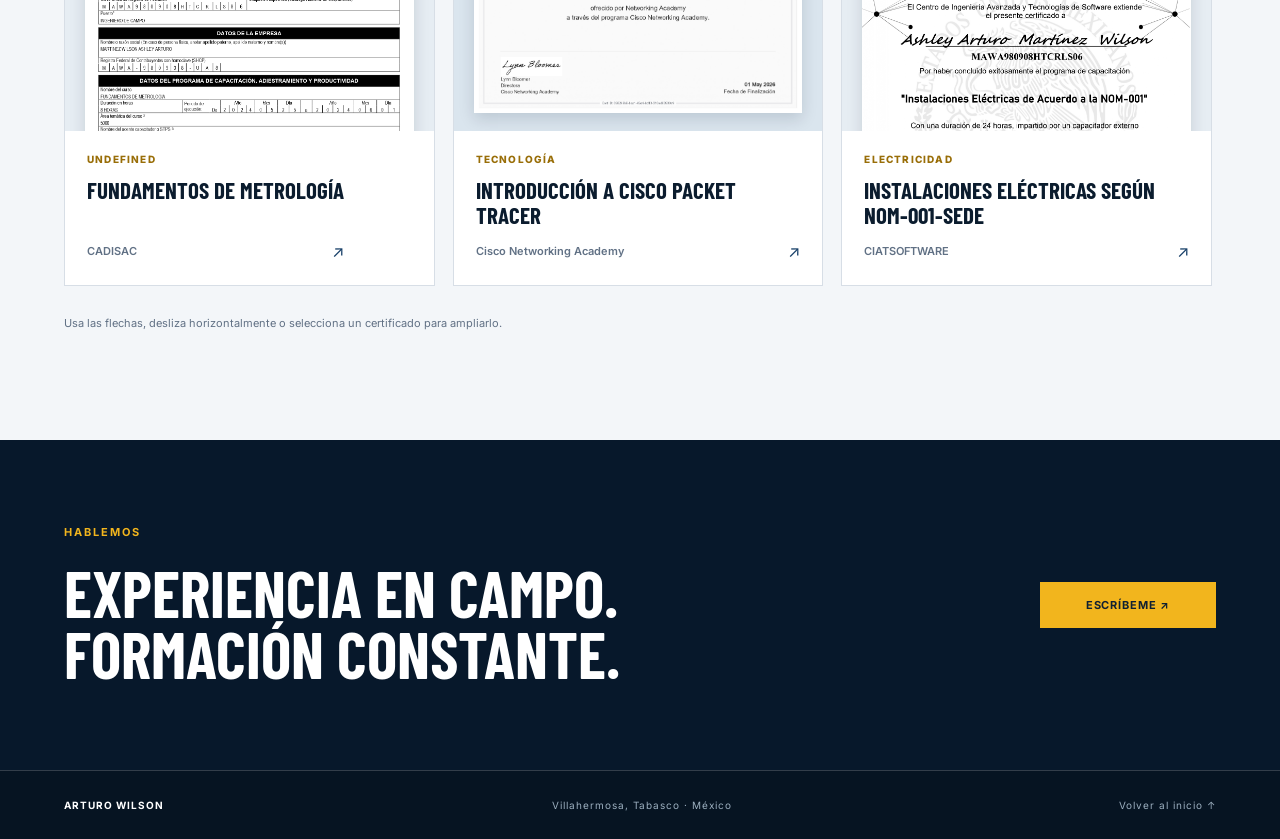
==== commit 938df1e1: "Quitando links a ventanas de blog y proyectos de ventana certificados" ====
--- a/certificados.html
+++ b/certificados.html
@@ -16,7 +16,8 @@
       <a href="index.html#sobre-mi">Sobre mí</a><a href="index.html#experiencia">Experiencia</a>
       <a href="index.html#habilidades">Habilidades</a><a href="index.html#formacion">Formación</a>
       <a href="certificados.html" aria-current="page">Certificados</a>
-      <a href="proyectos.html">Proyectos</a><a href="blog.html">Blog técnico</a><a class="nav-cta" href="index.html#contacto">Contacto ↗</a>
+      <!-- <a href="proyectos.html">Proyectos</a><a href="blog.html">Blog técnico</a> -->
+      <a class="nav-cta" href="index.html#contacto">Contacto ↗</a>
     </nav>
   </header>
 
